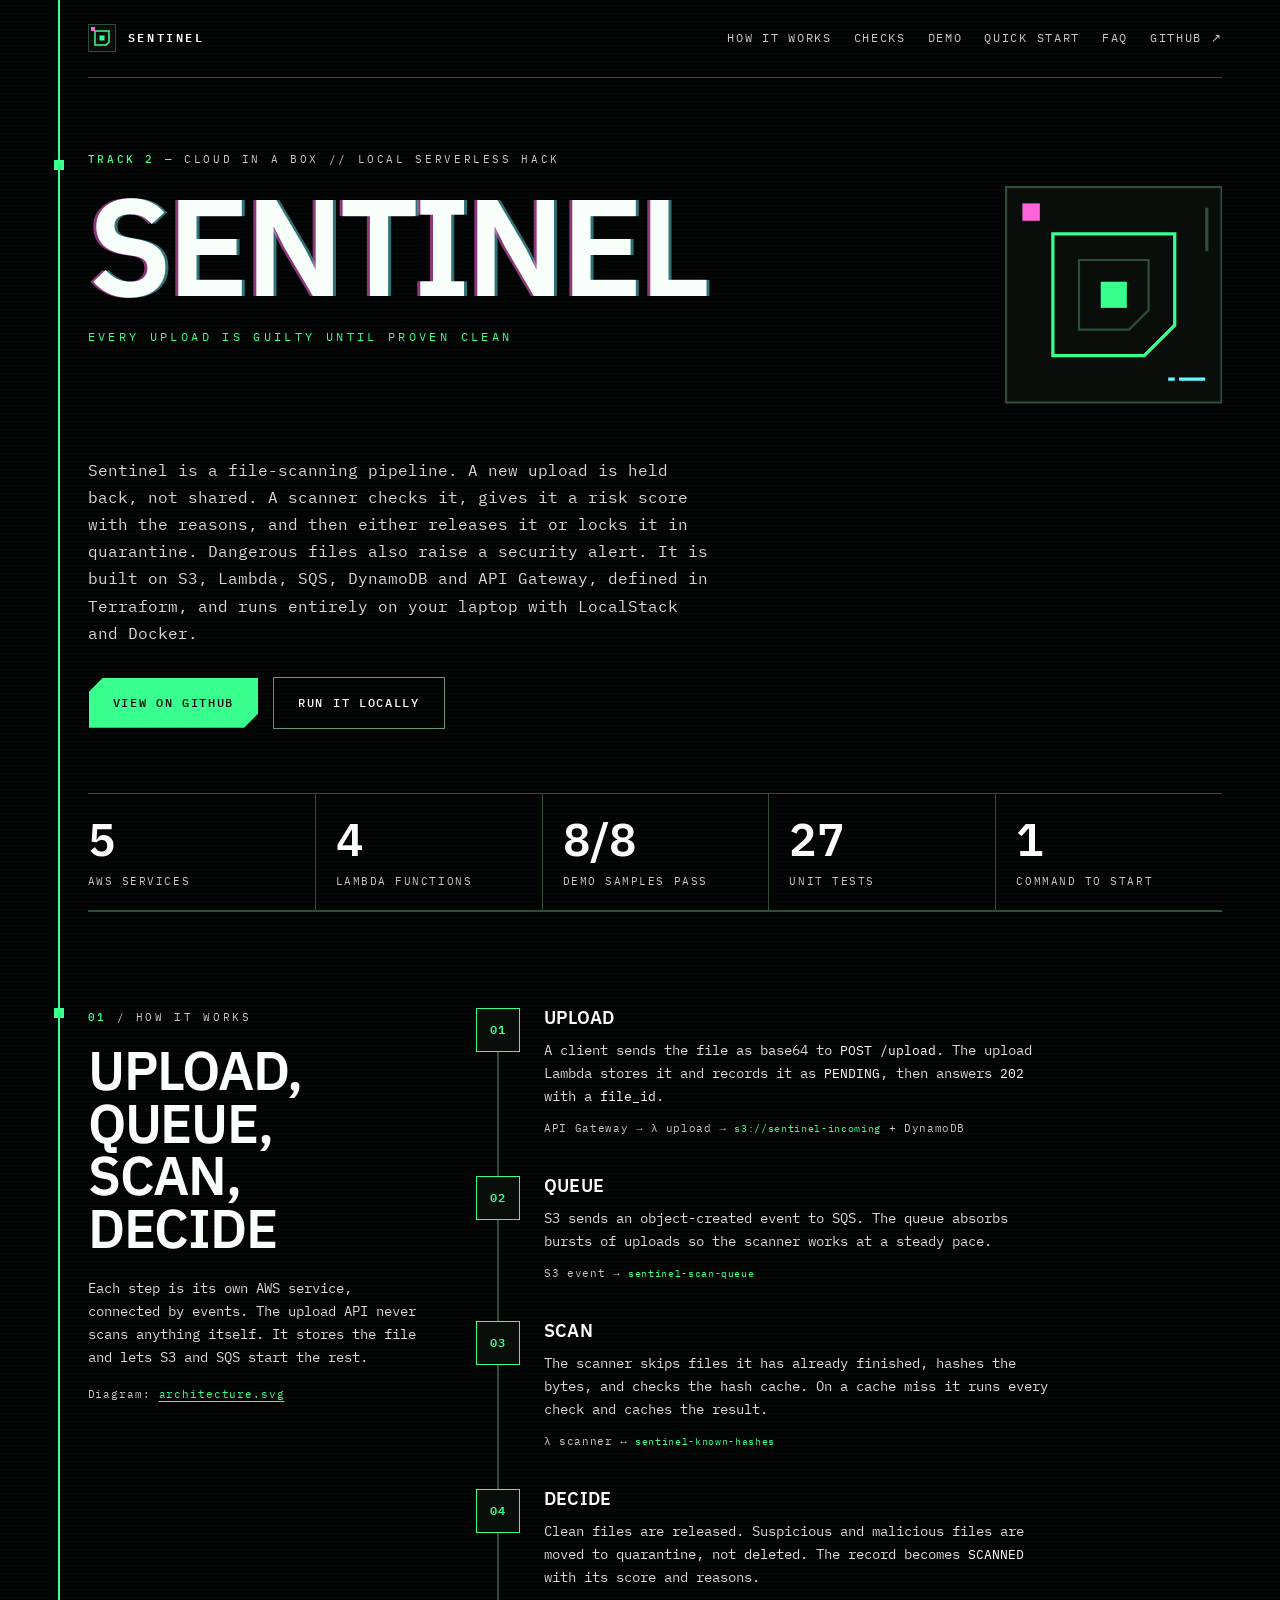
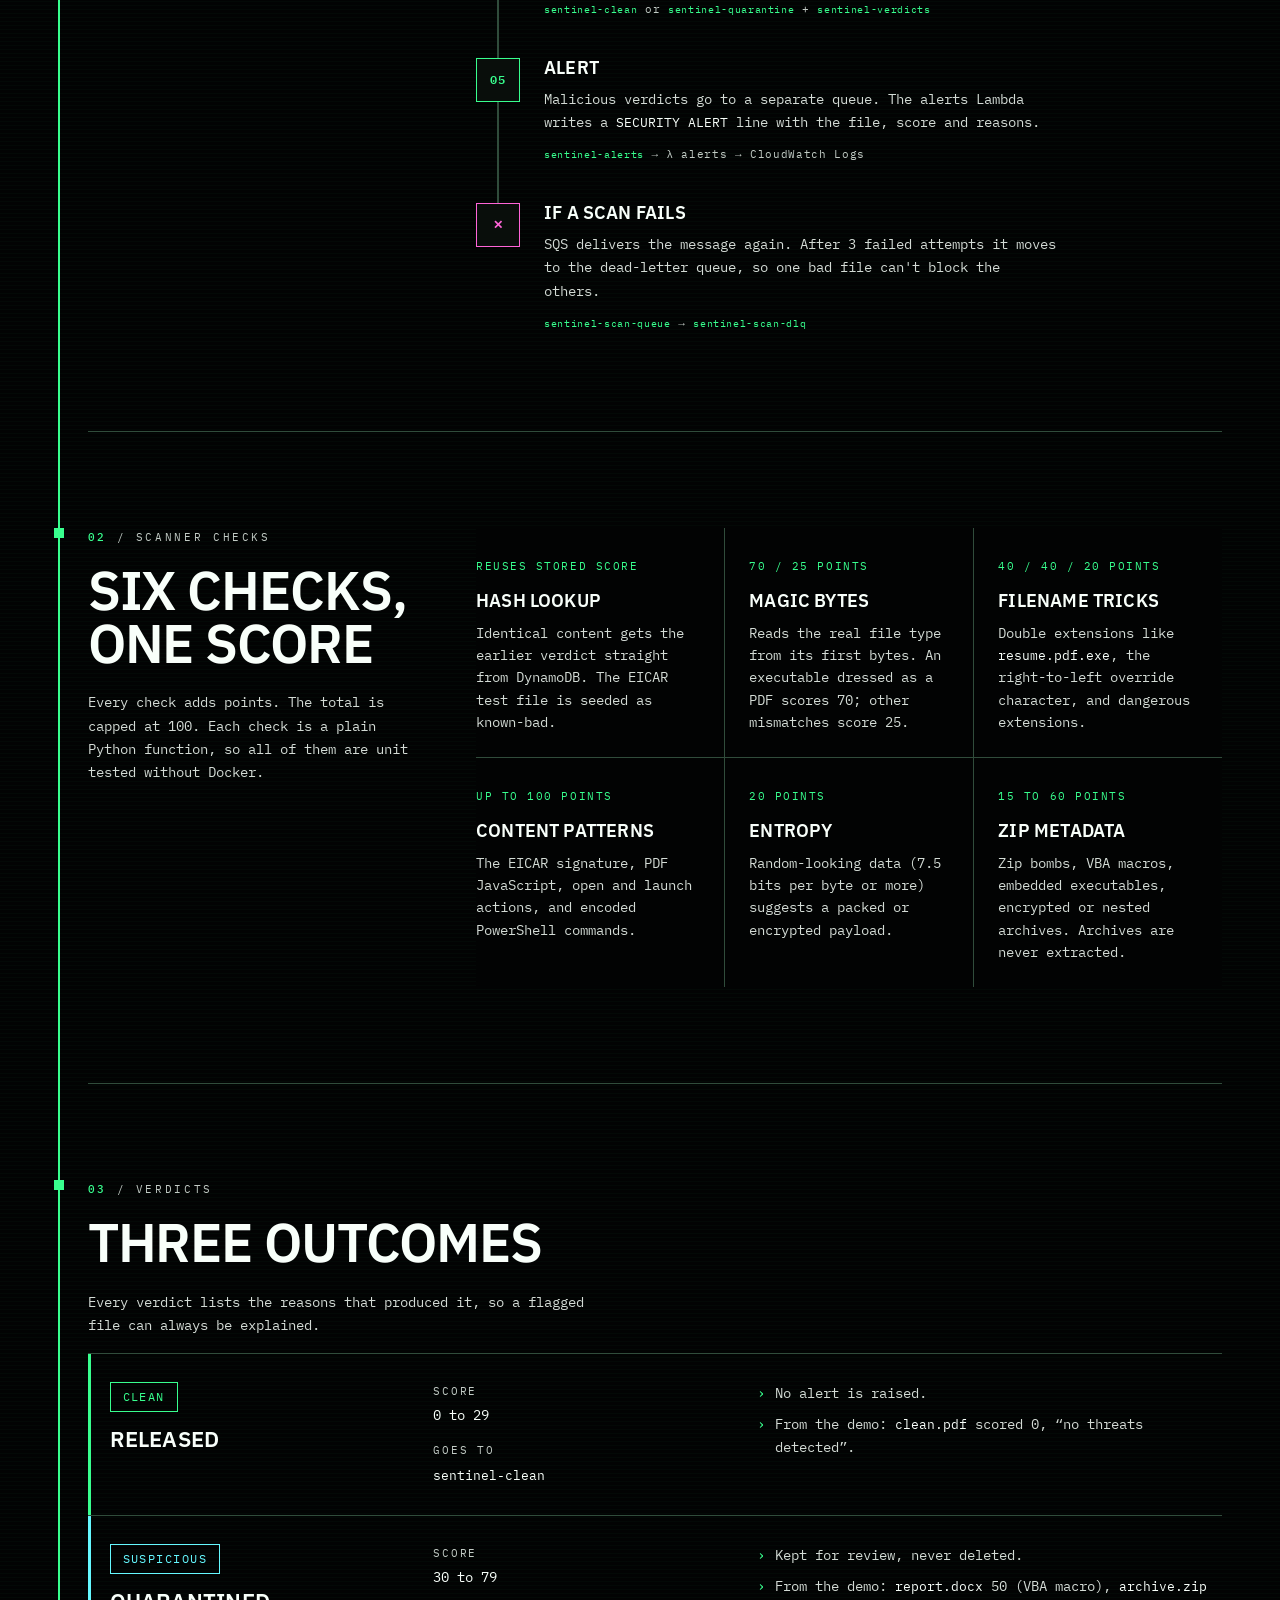
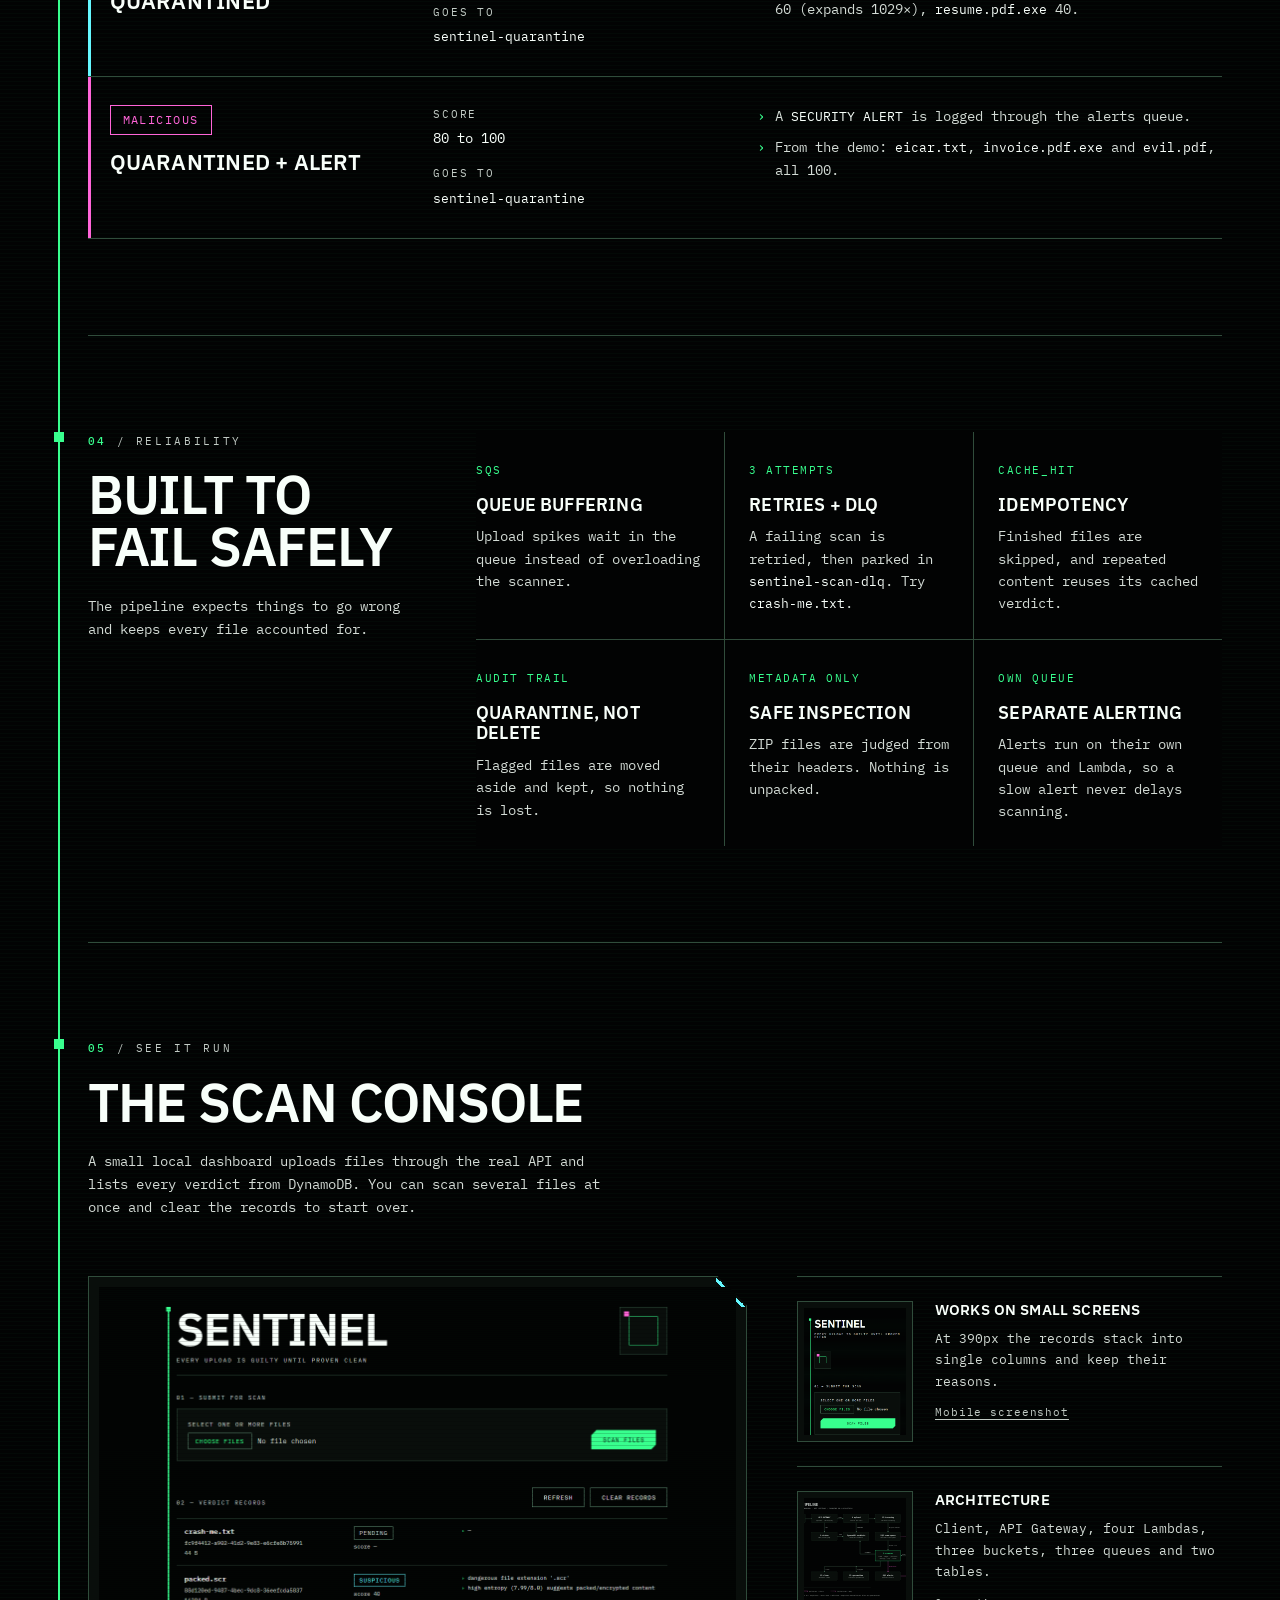
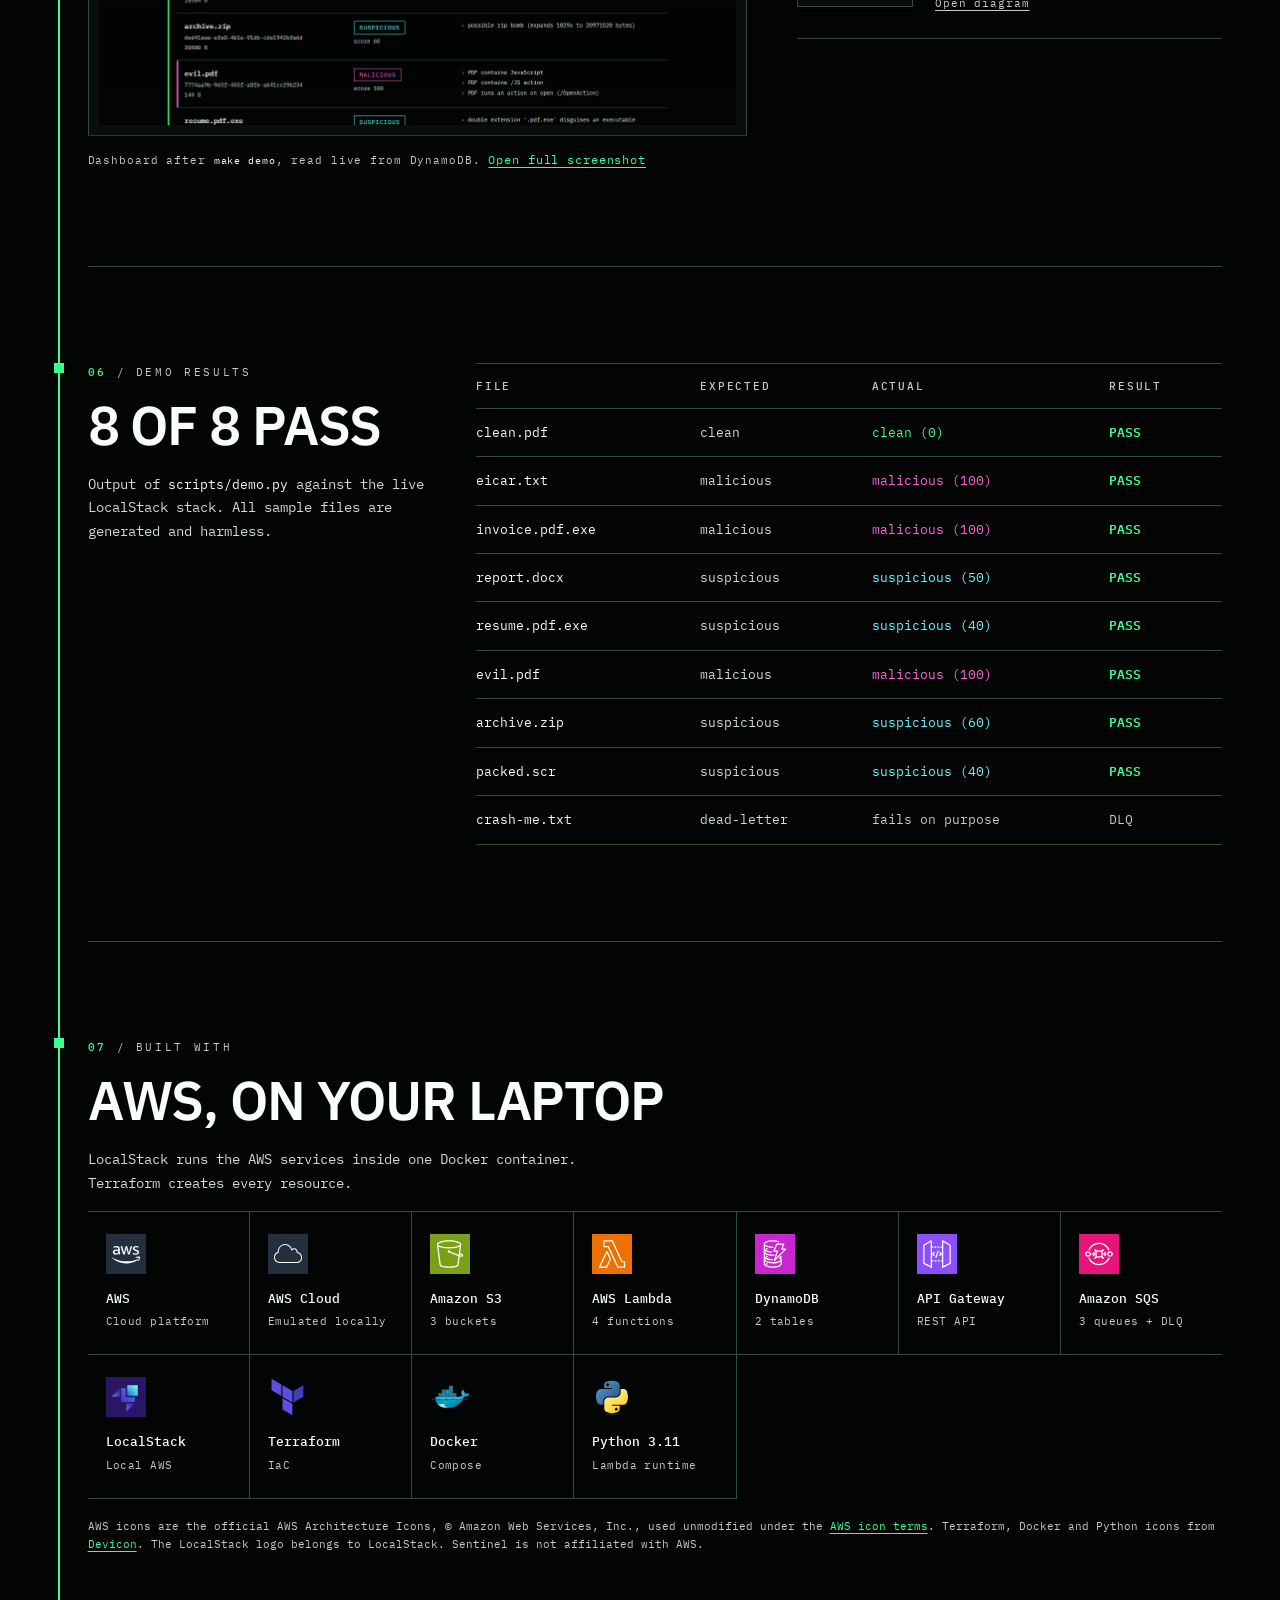
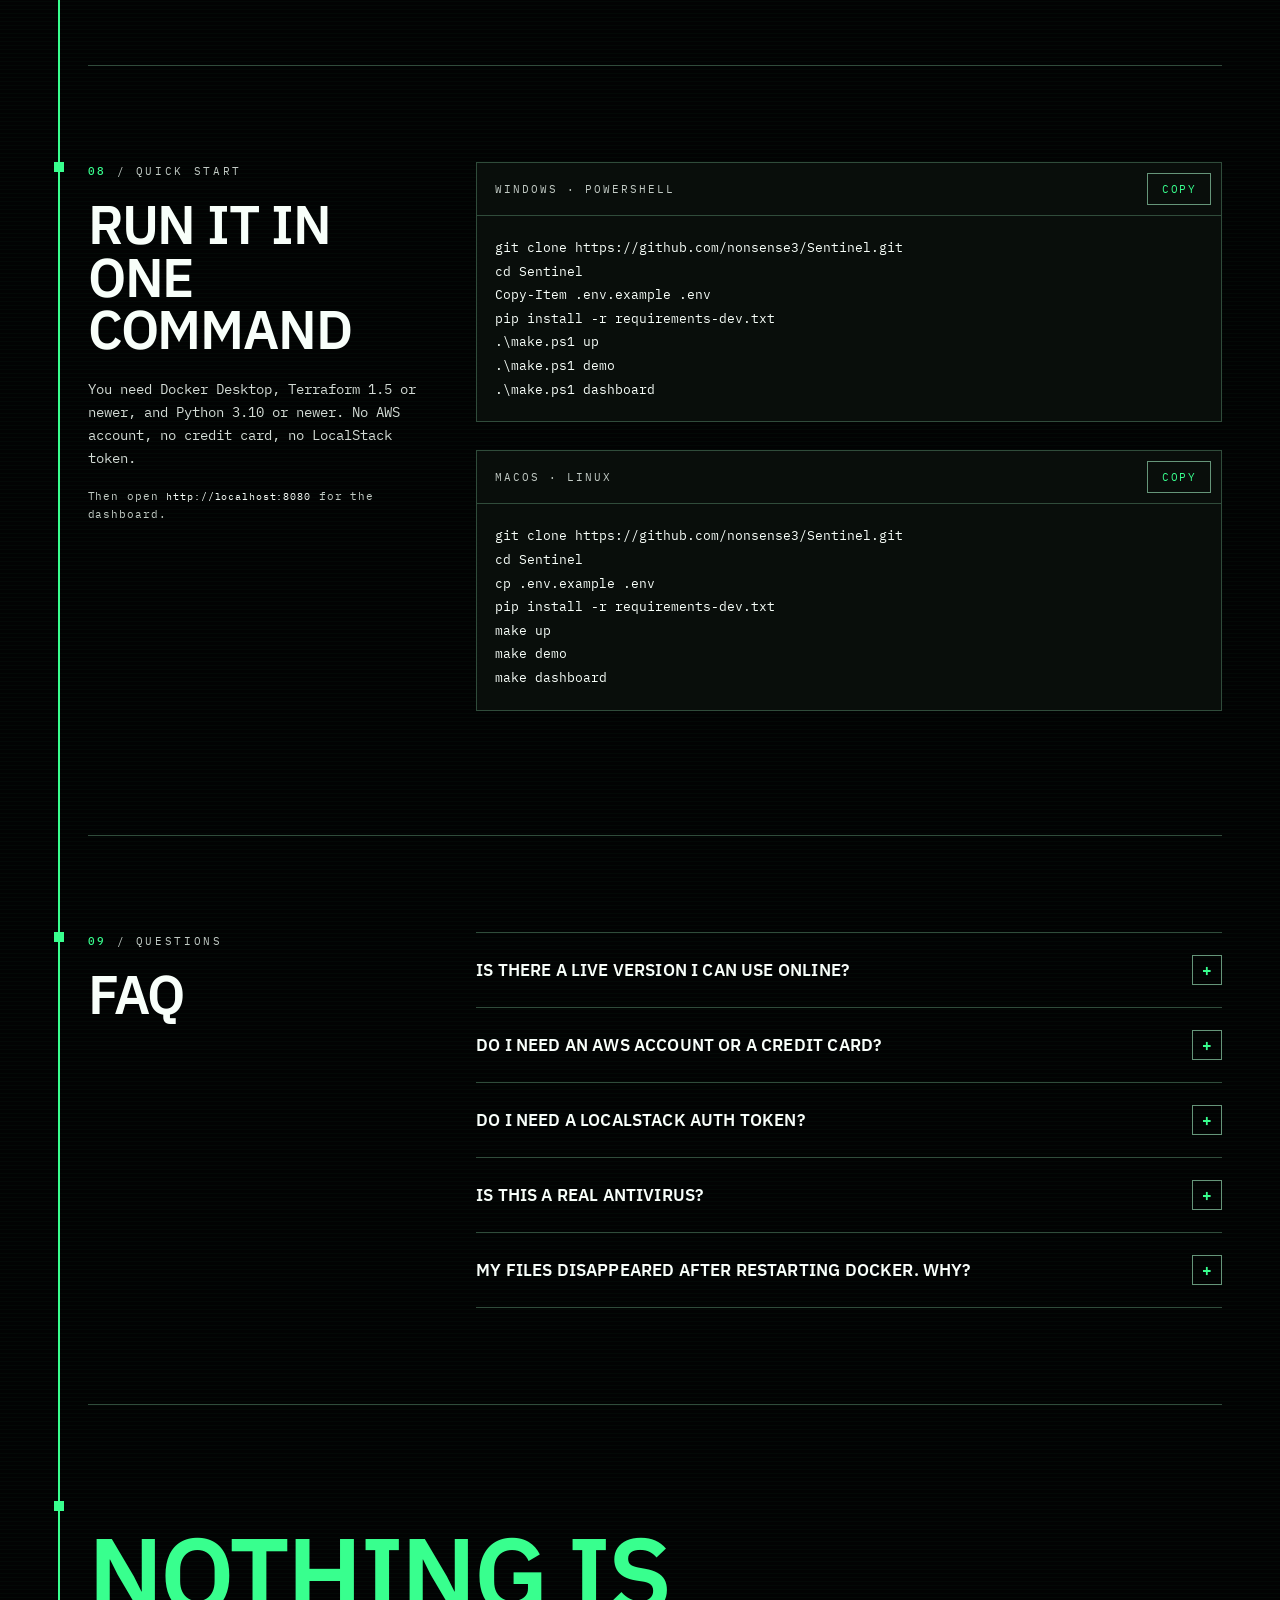
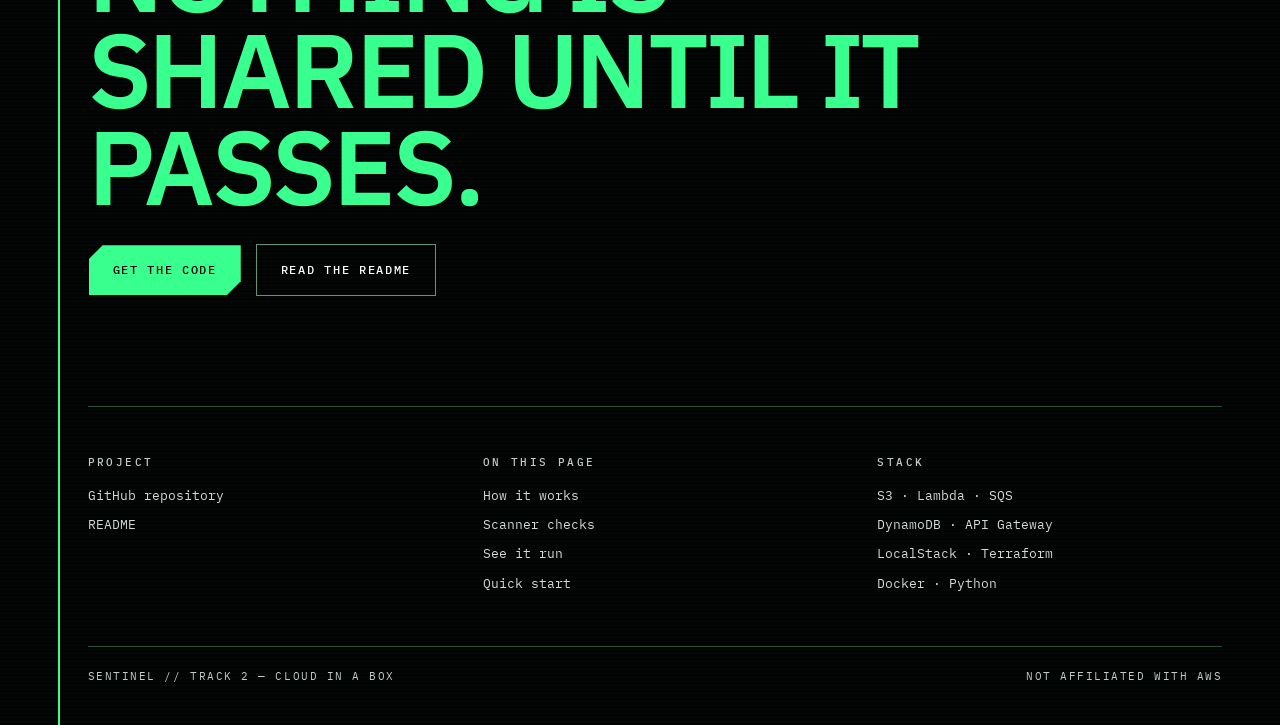
==== docs/index.html @ 3b29ac4f "Home page and readme update" ====
<!doctype html>
<html lang="en">
<head>
  <meta charset="utf-8" />
  <meta name="viewport" content="width=device-width, initial-scale=1" />
  <title>Sentinel — Local serverless file scanning on LocalStack</title>
  <meta name="description" content="Sentinel scans every upload before it is shared. An event-driven pipeline on S3, Lambda, SQS, DynamoDB and API Gateway, defined in Terraform and running locally on LocalStack." />
  <meta name="theme-color" content="#020303" />
  <link rel="icon" href="favicon.svg" type="image/svg+xml" />
  <meta property="og:type" content="website" />
  <meta property="og:title" content="Sentinel — every upload is guilty until proven clean" />
  <meta property="og:description" content="A serverless file-scanning pipeline that runs entirely on your laptop with LocalStack, Terraform and Docker." />
  <meta property="og:url" content="https://nonsense3.github.io/Sentinel/" />
  <meta property="og:image" content="https://nonsense3.github.io/Sentinel/screenshots/dashboard.png" />
  <link rel="preload" href="assets/fonts/ibm-plex-sans-latin-600-normal.woff2" as="font" type="font/woff2" crossorigin />
  <link rel="preload" href="assets/fonts/ibm-plex-mono-latin-400-normal.woff2" as="font" type="font/woff2" crossorigin />
  <link rel="stylesheet" href="site.css" />
</head>
<body>
<a class="skip" href="#main">Skip to content</a>

<div class="page">
<div class="shell">

  <header class="topbar">
    <a class="brand" href="#top" aria-label="Sentinel home">
      <svg viewBox="0 0 28 28" aria-hidden="true">
        <rect x="0.5" y="0.5" width="27" height="27" fill="#090e0b" stroke="#304c3b" />
        <path d="M7 7 H21 V18 L18 21 H7 Z" fill="none" stroke="#38ff8e" stroke-width="1.5" />
        <rect x="3" y="3" width="4" height="4" fill="#ff65d8" />
        <rect x="11.5" y="11.5" width="5" height="5" fill="#38ff8e" />
      </svg>
      Sentinel
    </a>
    <nav aria-label="Page sections">
      <ul class="nav">
        <li><a href="#how">How it works</a></li>
        <li><a href="#checks">Checks</a></li>
        <li><a href="#demo">Demo</a></li>
        <li><a href="#start">Quick start</a></li>
        <li><a href="#faq">FAQ</a></li>
        <li><a href="https://github.com/nonsense3/Sentinel">GitHub ↗</a></li>
      </ul>
    </nav>
  </header>

  <main id="main">

    <!-- HERO -->
    <section class="hero" id="top" aria-labelledby="title">
      <p class="label"><b>Track 2</b> — Cloud in a Box // Local serverless hack</p>
      <div class="hero-head">
        <div>
          <h1 id="title">Sentinel</h1>
          <p class="tagline">Every upload is guilty until proven clean</p>
        </div>
        <div class="signal" aria-hidden="true">
          <svg viewBox="0 0 200 200">
            <rect x="1" y="1" width="198" height="198" fill="#090e0b" stroke="#304c3b" stroke-width="2" />
            <path d="M44 44 H156 V128 L128 156 H44 Z" fill="none" stroke="#38ff8e" stroke-width="3" />
            <path d="M68 68 H132 V114 L114 132 H68 Z" fill="none" stroke="#304c3b" stroke-width="2" />
            <rect x="88" y="88" width="24" height="24" fill="#38ff8e" />
            <rect x="16" y="16" width="16" height="16" fill="#ff65d8" />
            <rect x="160" y="176" width="24" height="3" fill="#65f8ff" />
            <rect x="150" y="176" width="6" height="3" fill="#65f8ff" />
            <rect x="184" y="20" width="3" height="40" fill="#304c3b" />
          </svg>
        </div>
      </div>

      <p class="lede">
        Sentinel is a file-scanning pipeline. A new upload is held back, not shared. A scanner checks it,
        gives it a risk score with the reasons, and then either releases it or locks it in quarantine.
        Dangerous files also raise a security alert. It is built on S3, Lambda, SQS, DynamoDB and
        API Gateway, defined in Terraform, and runs entirely on your laptop with LocalStack and Docker.
      </p>

      <div class="actions">
        <a class="btn btn-primary" href="https://github.com/nonsense3/Sentinel">View on GitHub</a>
        <a class="btn" href="#start">Run it locally</a>
      </div>

      <ul class="facts" aria-label="Project facts">
        <li><strong>5</strong><span>AWS services</span></li>
        <li><strong>4</strong><span>Lambda functions</span></li>
        <li><strong>8/8</strong><span>Demo samples pass</span></li>
        <li><strong>27</strong><span>Unit tests</span></li>
        <li><strong>1</strong><span>Command to start</span></li>
      </ul>
    </section>

    <!-- HOW IT WORKS -->
    <section class="section split" id="how" aria-labelledby="how-title">
      <div class="intro">
        <p class="label"><b>01</b> / How it works</p>
        <h2 id="how-title">Upload, queue, scan, decide</h2>
        <p>
          Each step is its own AWS service, connected by events. The upload API never scans anything itself.
          It stores the file and lets S3 and SQS start the rest.
        </p>
        <p class="meta">Diagram: <a href="architecture.svg">architecture.svg</a></p>
      </div>

      <ol class="track">
        <li>
          <span class="step" aria-hidden="true">01</span>
          <div>
            <h3>Upload</h3>
            <p>A client sends the file as base64 to <code>POST /upload</code>. The upload Lambda stores it and records it as <code>PENDING</code>, then answers <code>202</code> with a <code>file_id</code>.</p>
            <span class="path">API Gateway → λ upload → <code>s3://sentinel-incoming</code> + DynamoDB</span>
          </div>
        </li>
        <li>
          <span class="step" aria-hidden="true">02</span>
          <div>
            <h3>Queue</h3>
            <p>S3 sends an object-created event to SQS. The queue absorbs bursts of uploads so the scanner works at a steady pace.</p>
            <span class="path">S3 event → <code>sentinel-scan-queue</code></span>
          </div>
        </li>
        <li>
          <span class="step" aria-hidden="true">03</span>
          <div>
            <h3>Scan</h3>
            <p>The scanner skips files it has already finished, hashes the bytes, and checks the hash cache. On a cache miss it runs every check and caches the result.</p>
            <span class="path">λ scanner ↔ <code>sentinel-known-hashes</code></span>
          </div>
        </li>
        <li>
          <span class="step" aria-hidden="true">04</span>
          <div>
            <h3>Decide</h3>
            <p>Clean files are released. Suspicious and malicious files are moved to quarantine, not deleted. The record becomes <code>SCANNED</code> with its score and reasons.</p>
            <span class="path"><code>sentinel-clean</code> or <code>sentinel-quarantine</code> + <code>sentinel-verdicts</code></span>
          </div>
        </li>
        <li>
          <span class="step" aria-hidden="true">05</span>
          <div>
            <h3>Alert</h3>
            <p>Malicious verdicts go to a separate queue. The alerts Lambda writes a <code>SECURITY ALERT</code> line with the file, score and reasons.</p>
            <span class="path"><code>sentinel-alerts</code> → λ alerts → CloudWatch Logs</span>
          </div>
        </li>
        <li class="fail">
          <span class="step" aria-hidden="true">✕</span>
          <div>
            <h3>If a scan fails</h3>
            <p>SQS delivers the message again. After 3 failed attempts it moves to the dead-letter queue, so one bad file can't block the others.</p>
            <span class="path"><code>sentinel-scan-queue</code> → <code>sentinel-scan-dlq</code></span>
          </div>
        </li>
      </ol>
    </section>

    <!-- CHECKS -->
    <section class="section" id="checks" aria-labelledby="checks-title">
      <div class="split">
        <div class="intro">
          <p class="label"><b>02</b> / Scanner checks</p>
          <h2 id="checks-title">Six checks, one score</h2>
          <p>
            Every check adds points. The total is capped at 100. Each check is a plain Python function,
            so all of them are unit tested without Docker.
          </p>
        </div>
        <ul class="matrix">
          <li>
            <span class="points">Reuses stored score</span>
            <h3>Hash lookup</h3>
            <p>Identical content gets the earlier verdict straight from DynamoDB. The EICAR test file is seeded as known-bad.</p>
          </li>
          <li>
            <span class="points">70 / 25 points</span>
            <h3>Magic bytes</h3>
            <p>Reads the real file type from its first bytes. An executable dressed as a PDF scores 70; other mismatches score 25.</p>
          </li>
          <li>
            <span class="points">40 / 40 / 20 points</span>
            <h3>Filename tricks</h3>
            <p>Double extensions like <code>resume.pdf.exe</code>, the right-to-left override character, and dangerous extensions.</p>
          </li>
          <li>
            <span class="points">Up to 100 points</span>
            <h3>Content patterns</h3>
            <p>The EICAR signature, PDF JavaScript, open and launch actions, and encoded PowerShell commands.</p>
          </li>
          <li>
            <span class="points">20 points</span>
            <h3>Entropy</h3>
            <p>Random-looking data (7.5 bits per byte or more) suggests a packed or encrypted payload.</p>
          </li>
          <li>
            <span class="points">15 to 60 points</span>
            <h3>ZIP metadata</h3>
            <p>Zip bombs, VBA macros, embedded executables, encrypted or nested archives. Archives are never extracted.</p>
          </li>
        </ul>
      </div>
    </section>

    <!-- VERDICTS -->
    <section class="section" id="verdicts" aria-labelledby="verdicts-title">
      <p class="label"><b>03</b> / Verdicts</p>
      <h2 id="verdicts-title">Three outcomes</h2>
      <p>Every verdict lists the reasons that produced it, so a flagged file can always be explained.</p>

      <div class="records">
        <article class="record clean">
          <div class="who">
            <span class="badge">Clean</span>
            <h3>Released</h3>
          </div>
          <dl>
            <dt>Score</dt><dd>0 to 29</dd>
            <dt>Goes to</dt><dd><code>sentinel-clean</code></dd>
          </dl>
          <div class="what">
            <ul>
              <li>No alert is raised.</li>
              <li>From the demo: <code>clean.pdf</code> scored 0, “no threats detected”.</li>
            </ul>
          </div>
        </article>

        <article class="record suspicious">
          <div class="who">
            <span class="badge">Suspicious</span>
            <h3>Quarantined</h3>
          </div>
          <dl>
            <dt>Score</dt><dd>30 to 79</dd>
            <dt>Goes to</dt><dd><code>sentinel-quarantine</code></dd>
          </dl>
          <div class="what">
            <ul>
              <li>Kept for review, never deleted.</li>
              <li>From the demo: <code>report.docx</code> 50 (VBA macro), <code>archive.zip</code> 60 (expands 1029×), <code>resume.pdf.exe</code> 40.</li>
            </ul>
          </div>
        </article>

        <article class="record malicious">
          <div class="who">
            <span class="badge">Malicious</span>
            <h3>Quarantined + alert</h3>
          </div>
          <dl>
            <dt>Score</dt><dd>80 to 100</dd>
            <dt>Goes to</dt><dd><code>sentinel-quarantine</code></dd>
          </dl>
          <div class="what">
            <ul>
              <li>A <code>SECURITY ALERT</code> is logged through the alerts queue.</li>
              <li>From the demo: <code>eicar.txt</code>, <code>invoice.pdf.exe</code> and <code>evil.pdf</code>, all 100.</li>
            </ul>
          </div>
        </article>
      </div>
    </section>

    <!-- RELIABILITY -->
    <section class="section" id="reliability" aria-labelledby="rel-title">
      <div class="split">
        <div class="intro">
          <p class="label"><b>04</b> / Reliability</p>
          <h2 id="rel-title">Built to fail safely</h2>
          <p>The pipeline expects things to go wrong and keeps every file accounted for.</p>
        </div>
        <ul class="matrix">
          <li>
            <span class="points">SQS</span>
            <h3>Queue buffering</h3>
            <p>Upload spikes wait in the queue instead of overloading the scanner.</p>
          </li>
          <li>
            <span class="points">3 attempts</span>
            <h3>Retries + DLQ</h3>
            <p>A failing scan is retried, then parked in <code>sentinel-scan-dlq</code>. Try <code>crash-me.txt</code>.</p>
          </li>
          <li>
            <span class="points">cache_hit</span>
            <h3>Idempotency</h3>
            <p>Finished files are skipped, and repeated content reuses its cached verdict.</p>
          </li>
          <li>
            <span class="points">Audit trail</span>
            <h3>Quarantine, not delete</h3>
            <p>Flagged files are moved aside and kept, so nothing is lost.</p>
          </li>
          <li>
            <span class="points">Metadata only</span>
            <h3>Safe inspection</h3>
            <p>ZIP files are judged from their headers. Nothing is unpacked.</p>
          </li>
          <li>
            <span class="points">Own queue</span>
            <h3>Separate alerting</h3>
            <p>Alerts run on their own queue and Lambda, so a slow alert never delays scanning.</p>
          </li>
        </ul>
      </div>
    </section>

    <!-- SEE IT RUN -->
    <section class="section" id="demo" aria-labelledby="demo-title">
      <p class="label"><b>05</b> / See it run</p>
      <h2 id="demo-title">The scan console</h2>
      <p>
        A small local dashboard uploads files through the real API and lists every verdict from DynamoDB.
        You can scan several files at once and clear the records to start over.
      </p>

      <div class="editorial">
        <figure class="lead">
          <div class="frame">
            <img src="screenshots/dashboard.png" width="1280" height="1430"
                 alt="Sentinel dashboard listing scanned files with clean, suspicious and malicious verdicts, risk scores and reasons" />
          </div>
          <figcaption class="meta">
            Dashboard after <code>make demo</code>, read live from DynamoDB.
            <a href="screenshots/dashboard.png">Open full screenshot</a>
          </figcaption>
        </figure>

        <ul class="entries">
          <li class="entry">
            <div class="thumb">
              <img src="screenshots/dashboard-mobile.png" width="390" height="2680" loading="lazy"
                   alt="The same dashboard on a narrow phone screen" />
            </div>
            <div>
              <h3>Works on small screens</h3>
              <p>At 390px the records stack into single columns and keep their reasons.</p>
              <a class="meta" href="screenshots/dashboard-mobile.png">Mobile screenshot</a>
            </div>
          </li>
          <li class="entry">
            <div class="thumb wide">
              <img src="architecture.svg" width="1320" height="800" loading="lazy"
                   alt="Architecture diagram of the Sentinel pipeline" />
            </div>
            <div>
              <h3>Architecture</h3>
              <p>Client, API Gateway, four Lambdas, three buckets, three queues and two tables.</p>
              <a class="meta" href="architecture.svg">Open diagram</a>
            </div>
          </li>
        </ul>
      </div>
    </section>

    <!-- PROOF -->
    <section class="section split" id="results" aria-labelledby="results-title">
      <div class="intro">
        <p class="label"><b>06</b> / Demo results</p>
        <h2 id="results-title">8 of 8 pass</h2>
        <p>Output of <code>scripts/demo.py</code> against the live LocalStack stack. All sample files are generated and harmless.</p>
      </div>
      <div class="table-wrap">
        <table>
          <caption class="visually-hidden">Demo sample files with expected and actual verdicts</caption>
          <thead>
            <tr><th scope="col">File</th><th scope="col">Expected</th><th scope="col">Actual</th><th scope="col">Result</th></tr>
          </thead>
          <tbody>
            <tr><td>clean.pdf</td><td>clean</td><td class="v-clean">clean (0)</td><td class="pass">PASS</td></tr>
            <tr><td>eicar.txt</td><td>malicious</td><td class="v-malicious">malicious (100)</td><td class="pass">PASS</td></tr>
            <tr><td>invoice.pdf.exe</td><td>malicious</td><td class="v-malicious">malicious (100)</td><td class="pass">PASS</td></tr>
            <tr><td>report.docx</td><td>suspicious</td><td class="v-suspicious">suspicious (50)</td><td class="pass">PASS</td></tr>
            <tr><td>resume.pdf.exe</td><td>suspicious</td><td class="v-suspicious">suspicious (40)</td><td class="pass">PASS</td></tr>
            <tr><td>evil.pdf</td><td>malicious</td><td class="v-malicious">malicious (100)</td><td class="pass">PASS</td></tr>
            <tr><td>archive.zip</td><td>suspicious</td><td class="v-suspicious">suspicious (60)</td><td class="pass">PASS</td></tr>
            <tr><td>packed.scr</td><td>suspicious</td><td class="v-suspicious">suspicious (40)</td><td class="pass">PASS</td></tr>
            <tr><td>crash-me.txt</td><td>dead-letter</td><td class="muted">fails on purpose</td><td class="muted">DLQ</td></tr>
          </tbody>
        </table>
      </div>
    </section>

    <!-- STACK -->
    <section class="section" id="stack" aria-labelledby="stack-title">
      <p class="label"><b>07</b> / Built with</p>
      <h2 id="stack-title">AWS, on your laptop</h2>
      <p>LocalStack runs the AWS services inside one Docker container. Terraform creates every resource.</p>
      <div class="stack-wrap">
      <ul class="stack">
        <li><img src="icons/aws-logo.svg" alt="" width="40" height="40" /><b>AWS</b><span>Cloud platform</span></li>
        <li><img src="icons/aws-cloud.svg" alt="" width="40" height="40" /><b>AWS Cloud</b><span>Emulated locally</span></li>
        <li><img src="icons/s3.svg" alt="" width="40" height="40" /><b>Amazon S3</b><span>3 buckets</span></li>
        <li><img src="icons/lambda.svg" alt="" width="40" height="40" /><b>AWS Lambda</b><span>4 functions</span></li>
        <li><img src="icons/dynamodb.svg" alt="" width="40" height="40" /><b>DynamoDB</b><span>2 tables</span></li>
        <li><img src="icons/api-gateway.svg" alt="" width="40" height="40" /><b>API Gateway</b><span>REST API</span></li>
        <li><img src="icons/sqs.svg" alt="" width="40" height="40" /><b>Amazon SQS</b><span>3 queues + DLQ</span></li>
        <li><img src="icons/localstack.png" alt="" width="40" height="40" /><b>LocalStack</b><span>Local AWS</span></li>
        <li><img src="icons/terraform.svg" alt="" width="40" height="40" /><b>Terraform</b><span>IaC</span></li>
        <li><img src="icons/docker.svg" alt="" width="40" height="40" /><b>Docker</b><span>Compose</span></li>
        <li><img src="icons/python.svg" alt="" width="40" height="40" /><b>Python 3.11</b><span>Lambda runtime</span></li>
      </ul>
      </div>
      <p class="credit">
        AWS icons are the official AWS Architecture Icons, © Amazon Web Services, Inc., used unmodified under the
        <a href="https://aws.amazon.com/architecture/icons/">AWS icon terms</a>. Terraform, Docker and Python icons from
        <a href="https://devicon.dev">Devicon</a>. The LocalStack logo belongs to LocalStack. Sentinel is not affiliated with AWS.
      </p>
    </section>

    <!-- QUICK START -->
    <section class="section split" id="start" aria-labelledby="start-title">
      <div class="intro">
        <p class="label"><b>08</b> / Quick start</p>
        <h2 id="start-title">Run it in one command</h2>
        <p>You need Docker Desktop, Terraform 1.5 or newer, and Python 3.10 or newer. No AWS account, no credit card, no LocalStack token.</p>
        <p class="meta">Then open <code>http://localhost:8080</code> for the dashboard.</p>
      </div>
      <div>
        <div class="code-block">
          <div class="code-head">
            <span class="meta">Windows · PowerShell</span>
            <button class="copy" type="button" data-copy="win">Copy</button>
          </div>
<pre id="win"><code>git clone https://github.com/nonsense3/Sentinel.git
cd Sentinel
Copy-Item .env.example .env
pip install -r requirements-dev.txt
.\make.ps1 up
.\make.ps1 demo
.\make.ps1 dashboard</code></pre>
        </div>
        <div class="code-block">
          <div class="code-head">
            <span class="meta">macOS · Linux</span>
            <button class="copy" type="button" data-copy="nix">Copy</button>
          </div>
<pre id="nix"><code>git clone https://github.com/nonsense3/Sentinel.git
cd Sentinel
cp .env.example .env
pip install -r requirements-dev.txt
make up
make demo
make dashboard</code></pre>
        </div>
        <p class="muted" id="copy-status" role="status" aria-live="polite"></p>
      </div>
    </section>

    <!-- FAQ -->
    <section class="section split" id="faq" aria-labelledby="faq-title">
      <div class="intro">
        <p class="label"><b>09</b> / Questions</p>
        <h2 id="faq-title">FAQ</h2>
      </div>
      <div class="faq">
        <details>
          <summary>Is there a live version I can use online?</summary>
          <div class="answer">
            <p>No. Track 2 asks for a backend that runs locally, so Sentinel runs on your own machine through LocalStack. This page describes the project; the scanning happens after you clone and start it.</p>
          </div>
        </details>
        <details>
          <summary>Do I need an AWS account or a credit card?</summary>
          <div class="answer">
            <p>No. LocalStack ignores credential values. The <code>.env.example</code> file uses <code>test</code> / <code>test</code>, and nothing reaches real AWS.</p>
          </div>
        </details>
        <details>
          <summary>Do I need a LocalStack auth token?</summary>
          <div class="answer">
            <p>No. The pinned community image (<code>localstack/localstack:3.8</code>) runs every service Sentinel uses. A Pro token is only needed if you want data to survive container restarts.</p>
          </div>
        </details>
        <details>
          <summary>Is this a real antivirus?</summary>
          <div class="answer">
            <p>No. It uses heuristic checks and the standard EICAR test string. It never uses real malware, and it is a demonstration rather than production security.</p>
          </div>
        </details>
        <details>
          <summary>My files disappeared after restarting Docker. Why?</summary>
          <div class="answer">
            <p>The community image doesn't keep data when the container restarts. Run <code>make deploy</code> (or <code>.\make.ps1 deploy</code>) to recreate everything, then restart the dashboard.</p>
          </div>
        </details>
      </div>
    </section>

    <!-- CLOSING -->
    <section class="section closing" aria-label="Closing">
      <p class="statement">Nothing is shared until it passes.</p>
      <div class="actions">
        <a class="btn btn-primary" href="https://github.com/nonsense3/Sentinel">Get the code</a>
        <a class="btn" href="https://github.com/nonsense3/Sentinel#readme">Read the README</a>
      </div>
    </section>

  </main>

  <footer class="directory">
    <div class="dir-grid">
      <nav aria-labelledby="dir-project">
        <h2 id="dir-project">Project</h2>
        <ul>
          <li><a href="https://github.com/nonsense3/Sentinel">GitHub repository</a></li>
          <li><a href="https://github.com/nonsense3/Sentinel#readme">README</a></li>
        </ul>
      </nav>
      <nav aria-labelledby="dir-page">
        <h2 id="dir-page">On this page</h2>
        <ul>
          <li><a href="#how">How it works</a></li>
          <li><a href="#checks">Scanner checks</a></li>
          <li><a href="#demo">See it run</a></li>
          <li><a href="#start">Quick start</a></li>
        </ul>
      </nav>
      <div>
        <h2>Stack</h2>
        <ul>
          <li>S3 · Lambda · SQS</li>
          <li>DynamoDB · API Gateway</li>
          <li>LocalStack · Terraform</li>
          <li>Docker · Python</li>
        </ul>
      </div>
    </div>
    <div class="dir-base">
      <span>Sentinel // Track 2 — Cloud in a Box</span>
      <span>Not affiliated with AWS</span>
    </div>
  </footer>

</div>
</div>

<script>
  // Copy buttons for the quick-start commands.
  (function () {
    var status = document.getElementById("copy-status");
    document.querySelectorAll("[data-copy]").forEach(function (btn) {
      btn.addEventListener("click", function () {
        var text = document.getElementById(btn.getAttribute("data-copy")).innerText;
        var done = function (ok) {
          btn.textContent = ok ? "Copied" : "Copy";
          status.textContent = ok ? "Commands copied to the clipboard." : "Copy failed. Select the commands and copy them by hand.";
          setTimeout(function () { btn.textContent = "Copy"; }, 2000);
        };
        if (navigator.clipboard && window.isSecureContext) {
          navigator.clipboard.writeText(text).then(function () { done(true); }, function () { done(false); });
        } else {
          done(false);
        }
      });
    });
  })();
</script>
</body>
</html>
---- docs/site.css ----
/* Sentinel home page — Cyberpunk design system.
   Tokens are the authoritative --dp-* values from the design brief. */

/* --- fonts (IBM Plex, SIL OFL 1.1, self-hosted) --------------------------- */
@font-face { font-family: "Cyberpunk Plex Sans"; src: url("assets/fonts/ibm-plex-sans-latin-400-normal.woff2") format("woff2"); font-weight: 400; font-style: normal; font-display: swap; }
@font-face { font-family: "Cyberpunk Plex Sans"; src: url("assets/fonts/ibm-plex-sans-latin-600-normal.woff2") format("woff2"); font-weight: 600; font-style: normal; font-display: swap; }
@font-face { font-family: "Cyberpunk Plex Sans"; src: url("assets/fonts/ibm-plex-sans-latin-700-normal.woff2") format("woff2"); font-weight: 700; font-style: normal; font-display: swap; }
@font-face { font-family: "Cyberpunk Plex Mono"; src: url("assets/fonts/ibm-plex-mono-latin-400-normal.woff2") format("woff2"); font-weight: 400; font-style: normal; font-display: swap; }
@font-face { font-family: "Cyberpunk Plex Mono"; src: url("assets/fonts/ibm-plex-mono-latin-500-normal.woff2") format("woff2"); font-weight: 500; font-style: normal; font-display: swap; }
@font-face { font-family: "Cyberpunk Plex Mono"; src: url("assets/fonts/ibm-plex-mono-latin-600-normal.woff2") format("woff2"); font-weight: 600; font-style: normal; font-display: swap; }

:root {
  --dp-color-ground: #020303;
  --dp-color-accent: #38ff8e;
  --dp-color-interference: #ff65d8;
  --dp-color-registration: #65f8ff;
  --dp-color-ink: #f8fffa;
  --dp-color-ink-body: #d3dbd5;
  --dp-color-ink-muted: #c2cbc5;
  --dp-color-plate: #090e0b;
  --dp-color-line: #304c3b;
  --dp-color-control-line: #659579;

  --dp-typography-display: "Cyberpunk Plex Sans", sans-serif;
  --dp-typography-mono: "Cyberpunk Plex Mono", monospace;
  --dp-typography-small: 14px;
  --dp-typography-label: 12px;
  --dp-typography-metadata: 11px;

  --dp-spacing-gutter: clamp(22px, 4.5cqi, 72px);
  --dp-spacing-column-gap: 50px;
  --dp-radius-control: 0;
  --dp-border-hairline: 1px;
  --dp-motion-interaction: 0s;

  /* derived */
  --rule: var(--dp-border-hairline) solid var(--dp-color-line);
  --rail-inset: 30px;
  --clip: 14px;
}

* { box-sizing: border-box; }

html { background: var(--dp-color-ground); color-scheme: dark; }

body {
  margin: 0;
  background-color: var(--dp-color-ground);
  /* faint static scanlines, drawn behind the content so text contrast is untouched */
  background-image: repeating-linear-gradient(0deg, transparent 0 3px, rgba(56, 255, 142, 0.022) 3px 4px);
  color: var(--dp-color-ink-body);
  font-family: var(--dp-typography-mono);
  font-size: var(--dp-typography-small);
  line-height: 1.65;
  -webkit-font-smoothing: antialiased;
}

img { display: block; max-width: 100%; height: auto; }

a { color: var(--dp-color-accent); text-underline-offset: 3px; }
a:hover { color: var(--dp-color-ink); }

:focus-visible {
  outline: 2px solid var(--dp-color-registration);
  outline-offset: 4px;
}

code {
  font-family: var(--dp-typography-mono);
  color: var(--dp-color-ink);
  font-size: 0.95em;
}

.skip {
  position: absolute;
  left: 12px;
  top: -60px;
  z-index: 10;
  padding: 10px 16px;
  background: var(--dp-color-accent);
  color: var(--dp-color-ground);
  font-size: var(--dp-typography-label);
  text-transform: uppercase;
  letter-spacing: 0.12em;
  text-decoration: none;
}
.skip:focus { top: 12px; }

.visually-hidden {
  position: absolute !important;
  width: 1px; height: 1px;
  overflow: hidden;
  clip: rect(0 0 0 0);
  white-space: nowrap;
}

/* --- page container ---------------------------------------------------- */
.page { container-type: inline-size; }

.shell {
  position: relative;
  max-width: 1360px;
  margin: 0 auto;
  padding: 0 var(--dp-spacing-gutter) 0 calc(var(--dp-spacing-gutter) + var(--rail-inset));
}

/* the green signal rail */
.shell::before {
  content: "";
  position: absolute;
  top: 0;
  bottom: 0;
  left: var(--dp-spacing-gutter);
  width: 2px;
  background: var(--dp-color-accent);
}

/* section marker sitting on the rail */
.section { position: relative; padding: 96px 0; border-top: var(--rule); }
.section::before {
  content: "";
  position: absolute;
  top: 96px;
  left: calc(-1 * var(--rail-inset) - 4px);
  width: 10px;
  height: 10px;
  background: var(--dp-color-accent);
}

/* --- top bar ----------------------------------------------------------- */
.topbar {
  display: flex;
  align-items: center;
  justify-content: space-between;
  gap: 24px;
  flex-wrap: wrap;
  padding: 22px 0;
  border-bottom: var(--rule);
}
.brand {
  display: inline-flex;
  align-items: center;
  gap: 12px;
  color: var(--dp-color-ink);
  text-decoration: none;
  font-size: var(--dp-typography-label);
  letter-spacing: 0.22em;
  text-transform: uppercase;
  font-weight: 600;
}
.brand svg { width: 28px; height: 28px; flex: none; }
.nav { display: flex; flex-wrap: wrap; gap: 4px 22px; list-style: none; margin: 0; padding: 0; }
.nav a {
  color: var(--dp-color-ink-muted);
  text-decoration: none;
  font-size: var(--dp-typography-label);
  letter-spacing: 0.14em;
  text-transform: uppercase;
  display: inline-block;
  padding: 6px 0;
  border-bottom: var(--dp-border-hairline) solid transparent;
}
.nav a:hover { color: var(--dp-color-accent); border-bottom-color: var(--dp-color-accent); }

/* --- shared type ------------------------------------------------------- */
.label {
  max-width: none;
  margin: 0 0 18px;
  font-size: var(--dp-typography-metadata);
  letter-spacing: 0.24em;
  text-transform: uppercase;
  color: var(--dp-color-ink-muted);
}
.label b { color: var(--dp-color-accent); font-weight: 500; }

h1, h2, h3 { font-family: var(--dp-typography-display); color: var(--dp-color-ink); margin: 0; }

h2 {
  font-weight: 600;
  text-transform: uppercase;
  letter-spacing: -0.02em;
  line-height: 0.98;
  font-size: clamp(32px, 4.2cqi, 56px);
  margin-bottom: 22px;
}

h3 {
  font-weight: 600;
  text-transform: uppercase;
  letter-spacing: 0.01em;
  line-height: 1.15;
  font-size: 18px;
  margin-bottom: 10px;
}

p { margin: 0 0 16px; max-width: 64ch; }
.muted { color: var(--dp-color-ink-muted); }
.meta {
  font-size: var(--dp-typography-metadata);
  letter-spacing: 0.08em;
  color: var(--dp-color-ink-muted);
}

/* --- buttons ----------------------------------------------------------- */
.actions { display: flex; flex-wrap: wrap; gap: 14px; margin-top: 30px; }

.btn {
  position: relative;
  isolation: isolate;
  display: inline-flex;
  align-items: center;
  gap: 10px;
  padding: 15px 24px;
  border: var(--dp-border-hairline) solid var(--dp-color-control-line);
  border-radius: var(--dp-radius-control);
  background: transparent;
  color: var(--dp-color-ink);
  font-family: var(--dp-typography-mono);
  font-size: var(--dp-typography-label);
  font-weight: 500;
  letter-spacing: 0.14em;
  text-transform: uppercase;
  text-decoration: none;
  cursor: pointer;
  transition: none;
}
.btn:hover { background: var(--dp-color-ink); color: var(--dp-color-ground); border-color: var(--dp-color-ink); }
.btn:active { transform: translate(2px, 2px); }

/* Primary: the clipped fill lives on a pseudo-element so the focus outline
   on the button itself stays fully visible outside the clipped shape. */
.btn-primary { border-color: transparent; color: var(--dp-color-ground); background: transparent; }
.btn-primary::before {
  content: "";
  position: absolute;
  inset: 0;
  z-index: -1;
  background: var(--dp-color-accent);
  clip-path: polygon(var(--clip) 0, 100% 0, 100% calc(100% - var(--clip)), calc(100% - var(--clip)) 100%, 0 100%, 0 var(--clip));
}
.btn-primary:hover { background: transparent; border-color: transparent; color: var(--dp-color-ground); }
.btn-primary:hover::before { background: var(--dp-color-ink); }

/* --- hero -------------------------------------------------------------- */
.hero { position: relative; padding: 72px 0 0; }
.hero::before {
  content: "";
  position: absolute;
  top: 82px;
  left: calc(-1 * var(--rail-inset) - 4px);
  width: 10px;
  height: 10px;
  background: var(--dp-color-accent);
}

.hero-head {
  display: grid;
  grid-template-columns: minmax(0, 1fr) auto;
  gap: var(--dp-spacing-column-gap);
  align-items: start;
}

.hero h1 {
  font-weight: 600;
  text-transform: uppercase;
  letter-spacing: -0.035em;
  line-height: 0.86;
  font-size: clamp(68px, 11.4cqi, 138px);
  /* static registration offset: display text only */
  text-shadow: -3px 0 rgba(255, 101, 216, 0.55), 3px 0 rgba(101, 248, 255, 0.45);
}

.tagline {
  margin: 22px 0 0;
  color: var(--dp-color-accent);
  font-size: var(--dp-typography-label);
  letter-spacing: 0.28em;
  text-transform: uppercase;
}

.signal {
  width: clamp(130px, 17cqi, 230px);
  aspect-ratio: 1;
  flex: none;
}
.signal svg { width: 100%; height: 100%; }

.lede {
  margin-top: 46px;
  font-size: 16px;
  line-height: 1.7;
  color: var(--dp-color-ink-body);
  max-width: 62ch;
}

.facts {
  display: grid;
  grid-template-columns: repeat(5, minmax(0, 1fr));
  margin: 64px 0 0;
  padding: 0;
  list-style: none;
  border-top: var(--rule);
  border-bottom: var(--rule);
}
.facts li { padding: 22px 20px 20px; border-left: var(--rule); }
.facts li:first-child { border-left: 0; padding-left: 0; }
.facts strong {
  display: block;
  font-family: var(--dp-typography-display);
  font-weight: 600;
  font-size: clamp(30px, 3.6cqi, 46px);
  line-height: 1;
  color: var(--dp-color-ink);
  letter-spacing: -0.02em;
}
.facts span {
  display: block;
  margin-top: 10px;
  font-size: var(--dp-typography-metadata);
  letter-spacing: 0.14em;
  text-transform: uppercase;
  color: var(--dp-color-ink-muted);
}

/* --- unequal split ----------------------------------------------------- */
.split {
  display: grid;
  grid-template-columns: minmax(0, 0.78fr) minmax(0, 1.72fr);
  gap: var(--dp-spacing-column-gap);
  align-items: start;
}
.split > .intro { position: sticky; top: 24px; }

/* --- process track ----------------------------------------------------- */
.track { list-style: none; margin: 0; padding: 0; }
.track li {
  position: relative;
  display: grid;
  grid-template-columns: 44px minmax(0, 1fr);
  gap: 24px;
  padding-bottom: 36px;
}
.track li:last-child { padding-bottom: 0; }
.track li::before {
  content: "";
  position: absolute;
  left: 21px;
  top: 44px;
  bottom: 0;
  width: 2px;
  background: var(--dp-color-line);
}
.track li:last-child::before { display: none; }
.step {
  width: 44px;
  height: 44px;
  display: grid;
  place-items: center;
  border: var(--dp-border-hairline) solid var(--dp-color-accent);
  background: var(--dp-color-plate);
  color: var(--dp-color-accent);
  font-size: var(--dp-typography-label);
  font-weight: 600;
  letter-spacing: 0.06em;
}
.track .fail .step { border-color: var(--dp-color-interference); color: var(--dp-color-interference); }
.track p { margin-bottom: 8px; }
.path {
  display: inline-block;
  padding: 3px 0;
  font-size: var(--dp-typography-metadata);
  letter-spacing: 0.06em;
  color: var(--dp-color-ink-muted);
}
.path code { color: var(--dp-color-accent); }

/* --- open ruled matrix ------------------------------------------------- */
.matrix {
  display: grid;
  grid-template-columns: repeat(3, minmax(0, 1fr));
  gap: var(--dp-border-hairline);
  background: var(--dp-color-line);
  margin: 0;
  padding: 0;
  list-style: none;
}
.matrix li { background: var(--dp-color-ground); padding: 26px 24px 24px; }
.matrix li:nth-child(3n + 1) { padding-left: 0; }
.points {
  display: inline-block;
  margin-bottom: 16px;
  font-size: var(--dp-typography-metadata);
  letter-spacing: 0.14em;
  text-transform: uppercase;
  color: var(--dp-color-accent);
}
.matrix p { font-size: 13.5px; margin-bottom: 0; }

/* --- comparison records ------------------------------------------------ */
.records { border-top: var(--rule); }
.record {
  display: grid;
  grid-template-columns: minmax(0, 1fr) minmax(0, 1fr) minmax(0, 1.7fr);
  gap: var(--dp-spacing-column-gap);
  padding: 28px 0 28px 22px;
  border-bottom: var(--rule);
  box-shadow: inset 3px 0 0 var(--edge, var(--dp-color-line));
}
.record.clean { --edge: var(--dp-color-accent); }
.record.suspicious { --edge: var(--dp-color-registration); }
.record.malicious { --edge: var(--dp-color-interference); }

.badge {
  display: inline-block;
  padding: 4px 12px;
  border: var(--dp-border-hairline) solid var(--edge, var(--dp-color-control-line));
  color: var(--edge, var(--dp-color-ink));
  font-size: var(--dp-typography-label);
  letter-spacing: 0.12em;
  text-transform: uppercase;
}
.record .who h3 { margin: 14px 0 0; font-size: 22px; }
.record dl { margin: 0; }
.record dt {
  font-size: var(--dp-typography-metadata);
  letter-spacing: 0.16em;
  text-transform: uppercase;
  color: var(--dp-color-ink-muted);
}
.record dd { margin: 4px 0 14px; color: var(--dp-color-ink); }
.record dd:last-child { margin-bottom: 0; }
.record ul { margin: 0; padding: 0; list-style: none; }
.record li { padding-left: 18px; position: relative; margin-bottom: 8px; }
.record li::before { content: "›"; position: absolute; left: 0; color: var(--dp-color-accent); }

/* --- editorial group --------------------------------------------------- */
.editorial {
  display: grid;
  grid-template-columns: minmax(0, 1.55fr) minmax(0, 1fr);
  gap: var(--dp-spacing-column-gap);
  margin-top: 56px;
}
.lead { margin: 0; }
.frame {
  position: relative;
  border: var(--rule);
  padding: 10px;
  /* clipped corner, with a short registration-cyan edge along the cut */
  background:
    linear-gradient(45deg, transparent calc(50% - 3px), var(--dp-color-registration) calc(50% - 3px), var(--dp-color-registration) 50%, transparent 50%) top right / 30px 30px no-repeat,
    var(--dp-color-plate);
  clip-path: polygon(0 0, calc(100% - 30px) 0, 100% 30px, 100% 100%, 0 100%);
}
.frame::after {
  /* fine static scanlines over the image; subject stays readable */
  content: "";
  position: absolute;
  inset: 10px;
  pointer-events: none;
  background: repeating-linear-gradient(0deg, transparent 0 3px, rgba(2, 3, 3, 0.16) 3px 4px);
}
.lead img { width: 100%; aspect-ratio: 16 / 11; object-fit: cover; object-position: top; }
figcaption { margin-top: 14px; }
figcaption a { font-size: var(--dp-typography-label); }

.entries { list-style: none; margin: 0; padding: 0; border-top: var(--rule); }
.entry {
  display: grid;
  grid-template-columns: 116px minmax(0, 1fr);
  gap: 22px;
  padding: 24px 0;
  border-bottom: var(--rule);
}
.thumb {
  background: var(--dp-color-plate);
  border: var(--rule);
  padding: 6px;
  align-self: start;
}
.thumb img { width: 100%; aspect-ratio: 4 / 5; object-fit: cover; object-position: top; }
.thumb.wide img { aspect-ratio: 1; object-position: center; }
.entry h3 { font-size: 15px; }
.entry p { font-size: 13px; margin-bottom: 8px; }

/* --- results table ----------------------------------------------------- */
.table-wrap { overflow-x: auto; border-top: var(--rule); }
table { width: 100%; border-collapse: collapse; font-size: 13px; }
caption { text-align: left; padding: 0 0 14px; }
th, td { text-align: left; padding: 13px 16px 13px 0; border-bottom: var(--rule); white-space: nowrap; }
th {
  font-weight: 500;
  font-size: var(--dp-typography-metadata);
  letter-spacing: 0.16em;
  text-transform: uppercase;
  color: var(--dp-color-ink-muted);
}
td:first-child { color: var(--dp-color-ink); }
.v-clean { color: var(--dp-color-accent); }
.v-suspicious { color: var(--dp-color-registration); }
.v-malicious { color: var(--dp-color-interference); }
.pass { color: var(--dp-color-accent); font-weight: 600; }

/* --- stack grid -------------------------------------------------------- */
/* Ruled with cell borders (not a gap background) so an incomplete last row
   leaves empty space instead of a filled block. The wrapper hides the outer
   right rule to keep the grid open. */
.stack-wrap { overflow: hidden; border-top: var(--rule); }
.stack {
  display: grid;
  grid-template-columns: repeat(auto-fill, minmax(150px, 1fr));
  list-style: none;
  margin: 0 -1px 0 0;
  padding: 0;
}
.stack li { padding: 22px 18px; border-right: var(--rule); border-bottom: var(--rule); }
.stack img { width: 40px; height: 40px; margin-bottom: 14px; }
.stack b { display: block; color: var(--dp-color-ink); font-weight: 500; font-size: 13px; }
.stack span { font-size: var(--dp-typography-metadata); color: var(--dp-color-ink-muted); letter-spacing: 0.04em; }
.credit { margin-top: 18px; font-size: var(--dp-typography-metadata); color: var(--dp-color-ink-muted); max-width: none; }

/* --- quick start ------------------------------------------------------- */
.code-block { margin: 0 0 28px; border: var(--rule); background: var(--dp-color-plate); }
.code-head {
  display: flex;
  justify-content: space-between;
  align-items: center;
  gap: 12px;
  padding: 10px 10px 10px 18px;
  border-bottom: var(--rule);
}
.code-head .meta { text-transform: uppercase; letter-spacing: 0.18em; }
.copy {
  padding: 8px 14px;
  border: var(--dp-border-hairline) solid var(--dp-color-control-line);
  background: transparent;
  color: var(--dp-color-accent);
  font-family: var(--dp-typography-mono);
  font-size: var(--dp-typography-metadata);
  letter-spacing: 0.14em;
  text-transform: uppercase;
  cursor: pointer;
  transition: none;
}
.copy:hover { background: var(--dp-color-accent); color: var(--dp-color-ground); border-color: var(--dp-color-accent); }
.copy:active { transform: translate(1px, 1px); }
pre {
  margin: 0;
  padding: 20px 18px;
  overflow-x: auto;
  font-family: var(--dp-typography-mono);
  font-size: 13.5px;
  line-height: 1.75;
  color: var(--dp-color-ink);
}
pre .c { color: var(--dp-color-ink-muted); }

/* --- disclosures ------------------------------------------------------- */
.faq { border-top: var(--rule); }
.faq details { border-bottom: var(--rule); }
.faq summary {
  display: flex;
  justify-content: space-between;
  align-items: center;
  gap: 24px;
  padding: 22px 0;
  cursor: pointer;
  list-style: none;
  color: var(--dp-color-ink);
  font-family: var(--dp-typography-display);
  font-weight: 600;
  font-size: 17px;
  text-transform: uppercase;
  letter-spacing: 0.01em;
}
.faq summary::-webkit-details-marker { display: none; }
.faq summary::after {
  content: "+";
  flex: none;
  width: 28px;
  height: 28px;
  display: grid;
  place-items: center;
  border: var(--dp-border-hairline) solid var(--dp-color-control-line);
  color: var(--dp-color-accent);
  font-family: var(--dp-typography-mono);
  font-size: 16px;
  line-height: 1;
}
.faq details[open] summary::after { content: "−"; background: var(--dp-color-accent); color: var(--dp-color-ground); border-color: var(--dp-color-accent); }
.faq summary:hover { color: var(--dp-color-accent); }
.faq .answer { padding: 0 0 24px; }
.faq .answer p:last-child { margin-bottom: 0; }

/* --- closing statement ------------------------------------------------- */
.closing { padding: 120px 0 110px; }
.closing .statement {
  margin: 0;
  max-width: 15ch;
  font-family: var(--dp-typography-display);
  font-weight: 600;
  text-transform: uppercase;
  letter-spacing: -0.03em;
  line-height: 0.92;
  font-size: clamp(46px, 8.2cqi, 116px);
  color: var(--dp-color-accent);
}

/* --- directory footer -------------------------------------------------- */
.directory { border-top: var(--rule); padding: 48px 0 40px; }
.dir-grid {
  display: grid;
  grid-template-columns: repeat(3, minmax(0, 1fr));
  gap: 32px var(--dp-spacing-column-gap);
}
.dir-grid h2 {
  font-family: var(--dp-typography-mono);
  font-size: var(--dp-typography-metadata);
  font-weight: 500;
  letter-spacing: 0.22em;
  color: var(--dp-color-ink-muted);
  margin-bottom: 14px;
  line-height: 1.4;
}
.dir-grid ul { list-style: none; margin: 0; padding: 0; }
.dir-grid li { margin-bottom: 8px; font-size: 13px; }
.dir-grid a { color: var(--dp-color-ink-body); text-decoration: none; }
.dir-grid a:hover { color: var(--dp-color-accent); text-decoration: underline; }
.dir-base {
  display: flex;
  justify-content: space-between;
  flex-wrap: wrap;
  gap: 12px 32px;
  margin-top: 44px;
  padding-top: 20px;
  border-top: var(--rule);
  font-size: var(--dp-typography-metadata);
  letter-spacing: 0.14em;
  text-transform: uppercase;
  color: var(--dp-color-ink-muted);
}

/* --- responsive: 1050px ------------------------------------------------ */
@media (max-width: 1050px) {
  :root { --dp-spacing-column-gap: 34px; }
  .split { grid-template-columns: minmax(0, 0.9fr) minmax(0, 1.6fr); }
  .signal { width: clamp(110px, 15cqi, 160px); }
  .matrix { grid-template-columns: repeat(2, minmax(0, 1fr)); }
  .matrix li:nth-child(3n + 1) { padding-left: 24px; }
  .matrix li:nth-child(2n + 1) { padding-left: 0; }
  .record { grid-template-columns: minmax(0, 1fr) minmax(0, 1fr); row-gap: 22px; }
  .record .what { grid-column: 1 / -1; }
  .editorial { grid-template-columns: minmax(0, 1fr); }
  .facts { grid-template-columns: repeat(3, minmax(0, 1fr)); }
  .facts li:nth-child(4) { border-left: 0; padding-left: 0; }
  .facts li:nth-child(n + 4) { border-top: var(--rule); }
}

/* --- responsive: 700px ------------------------------------------------- */
@media (max-width: 700px) {
  :root { --rail-inset: 20px; --dp-spacing-column-gap: 24px; }
  .section { padding: 64px 0; }
  .section::before { top: 64px; }
  .hero { padding-top: 48px; }
  .hero::before { top: 56px; }
  .hero-head { grid-template-columns: minmax(0, 1fr); gap: 28px; }
  .hero h1 { font-size: clamp(46px, 15.5cqi, 68px); text-shadow: -2px 0 rgba(255, 101, 216, 0.55), 2px 0 rgba(101, 248, 255, 0.45); }
  .signal { width: 96px; order: -1; }
  .lede { margin-top: 30px; font-size: 15px; }
  .facts { grid-template-columns: repeat(2, minmax(0, 1fr)); margin-top: 44px; }
  .facts li { padding: 18px 14px; }
  .facts li:nth-child(4) { border-left: var(--rule); padding-left: 14px; }
  .facts li:nth-child(odd) { border-left: 0; padding-left: 0; }
  .facts li:nth-child(n + 3) { border-top: var(--rule); }
  .split { grid-template-columns: minmax(0, 1fr); gap: 34px; }
  .split > .intro { position: static; }
  .matrix { grid-template-columns: minmax(0, 1fr); }
  .matrix li, .matrix li:nth-child(3n + 1), .matrix li:nth-child(2n + 1) { padding: 22px 0; }
  .record { grid-template-columns: minmax(0, 1fr); gap: 18px; padding-left: 18px; }
  .entry { grid-template-columns: 92px minmax(0, 1fr); gap: 16px; }
  .stack { grid-template-columns: repeat(2, minmax(0, 1fr)); }
  .dir-grid { grid-template-columns: repeat(2, minmax(0, 1fr)); }
  .closing { padding: 80px 0 72px; }
  .btn { padding: 14px 18px; }
}

@media (prefers-reduced-motion: reduce) {
  *, *::before, *::after { transition: none !important; animation: none !important; scroll-behavior: auto !important; }
}
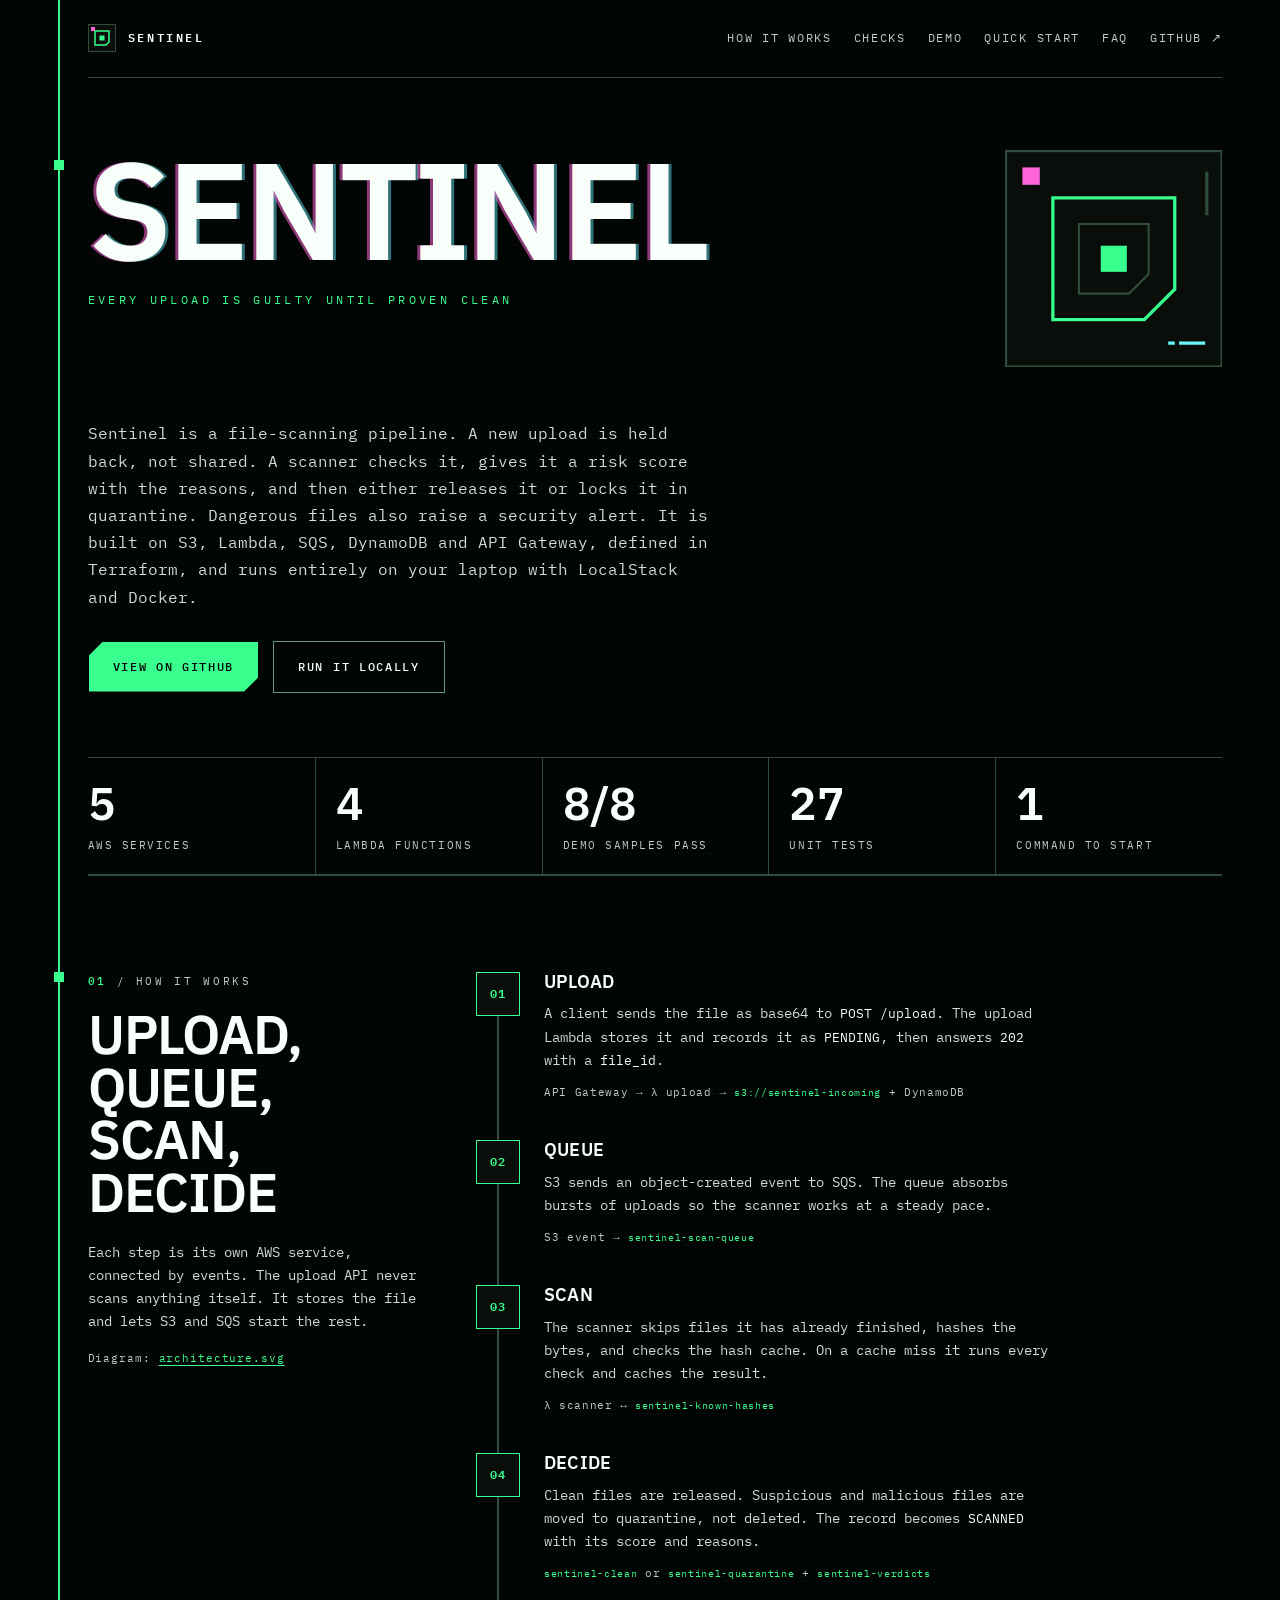
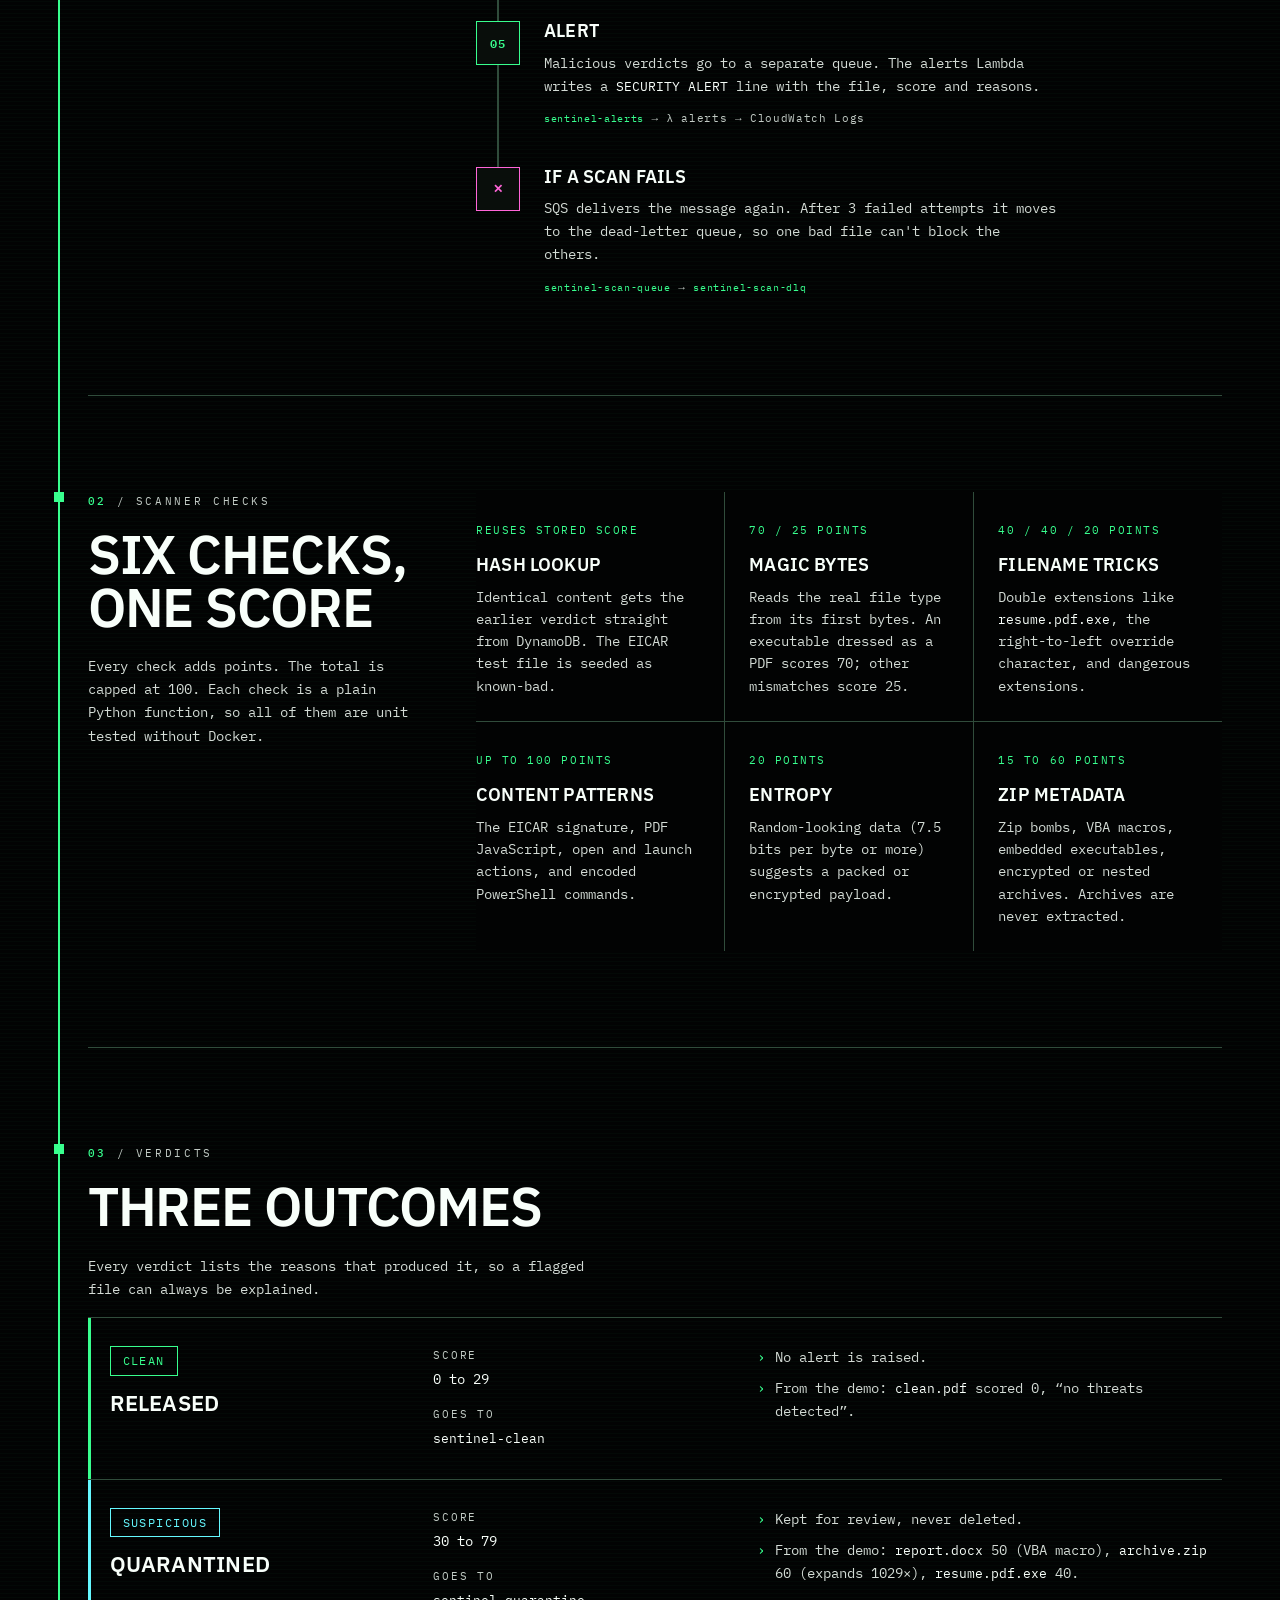
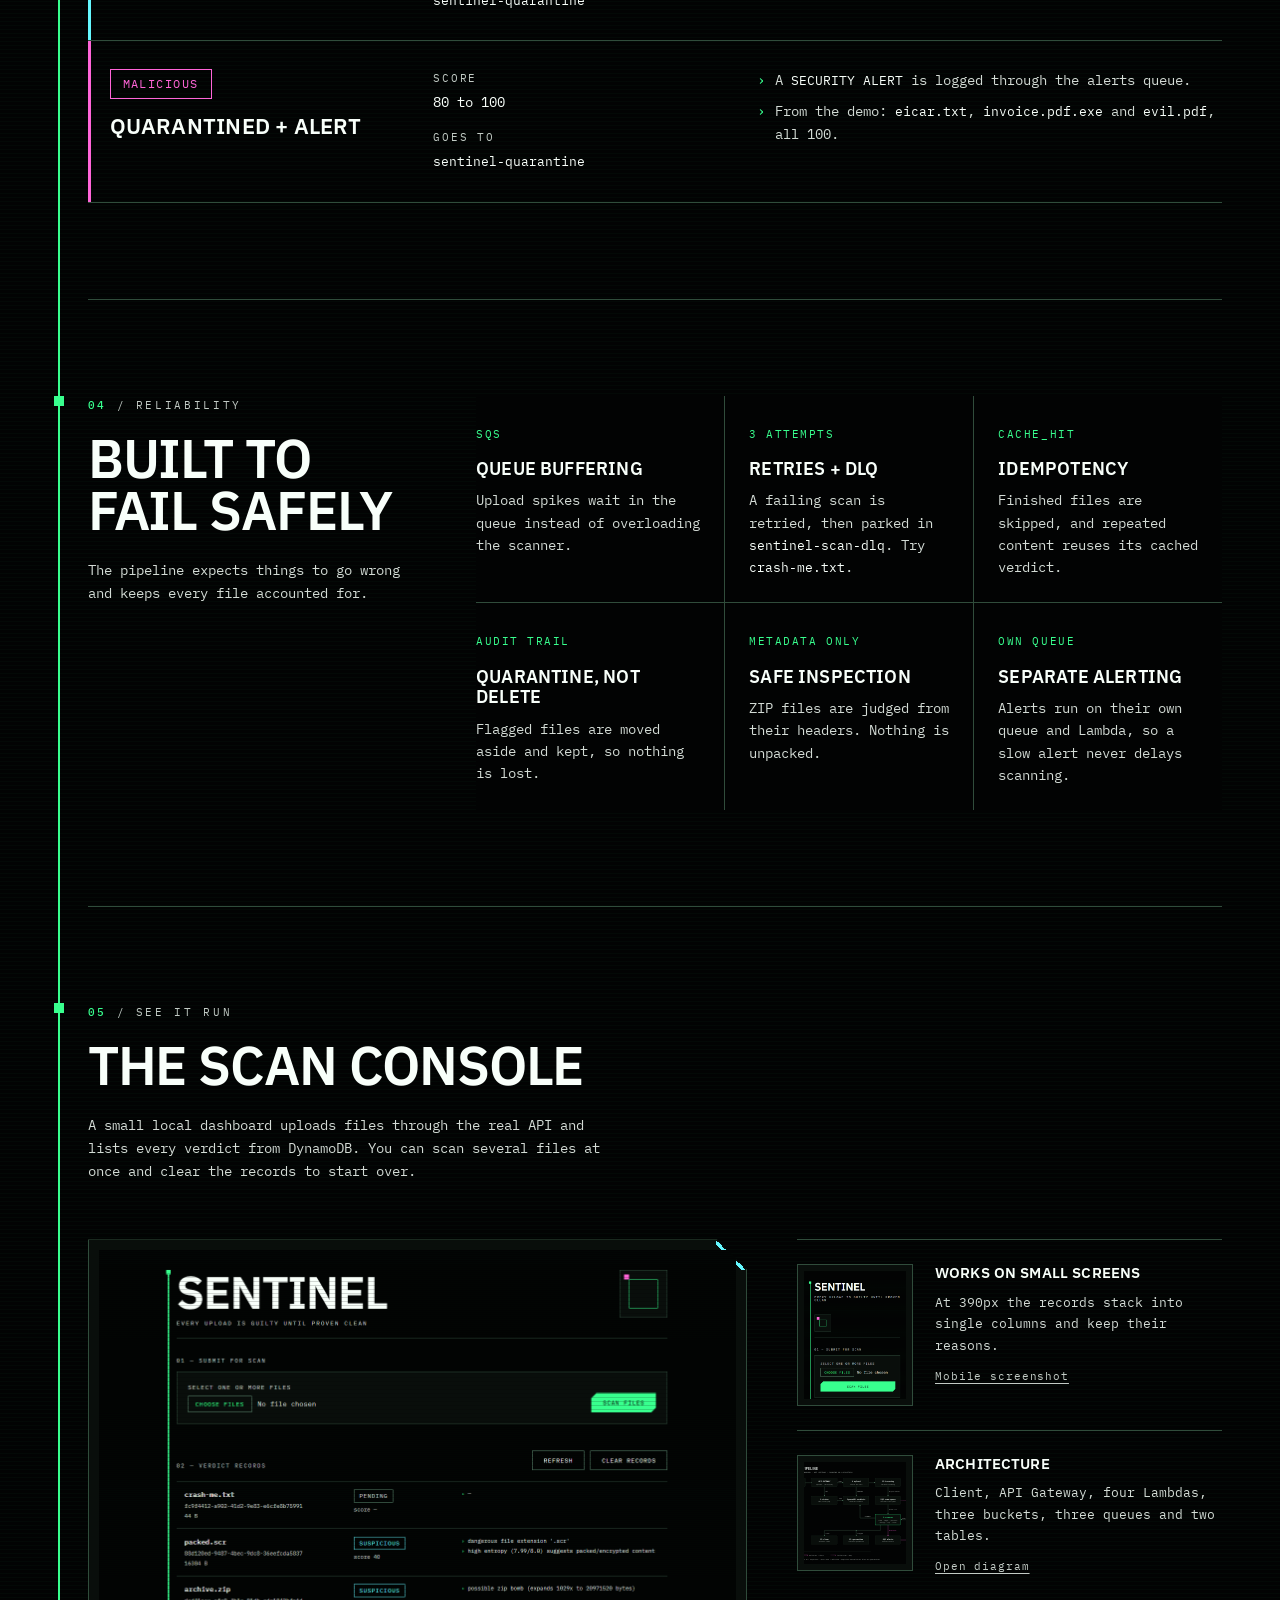
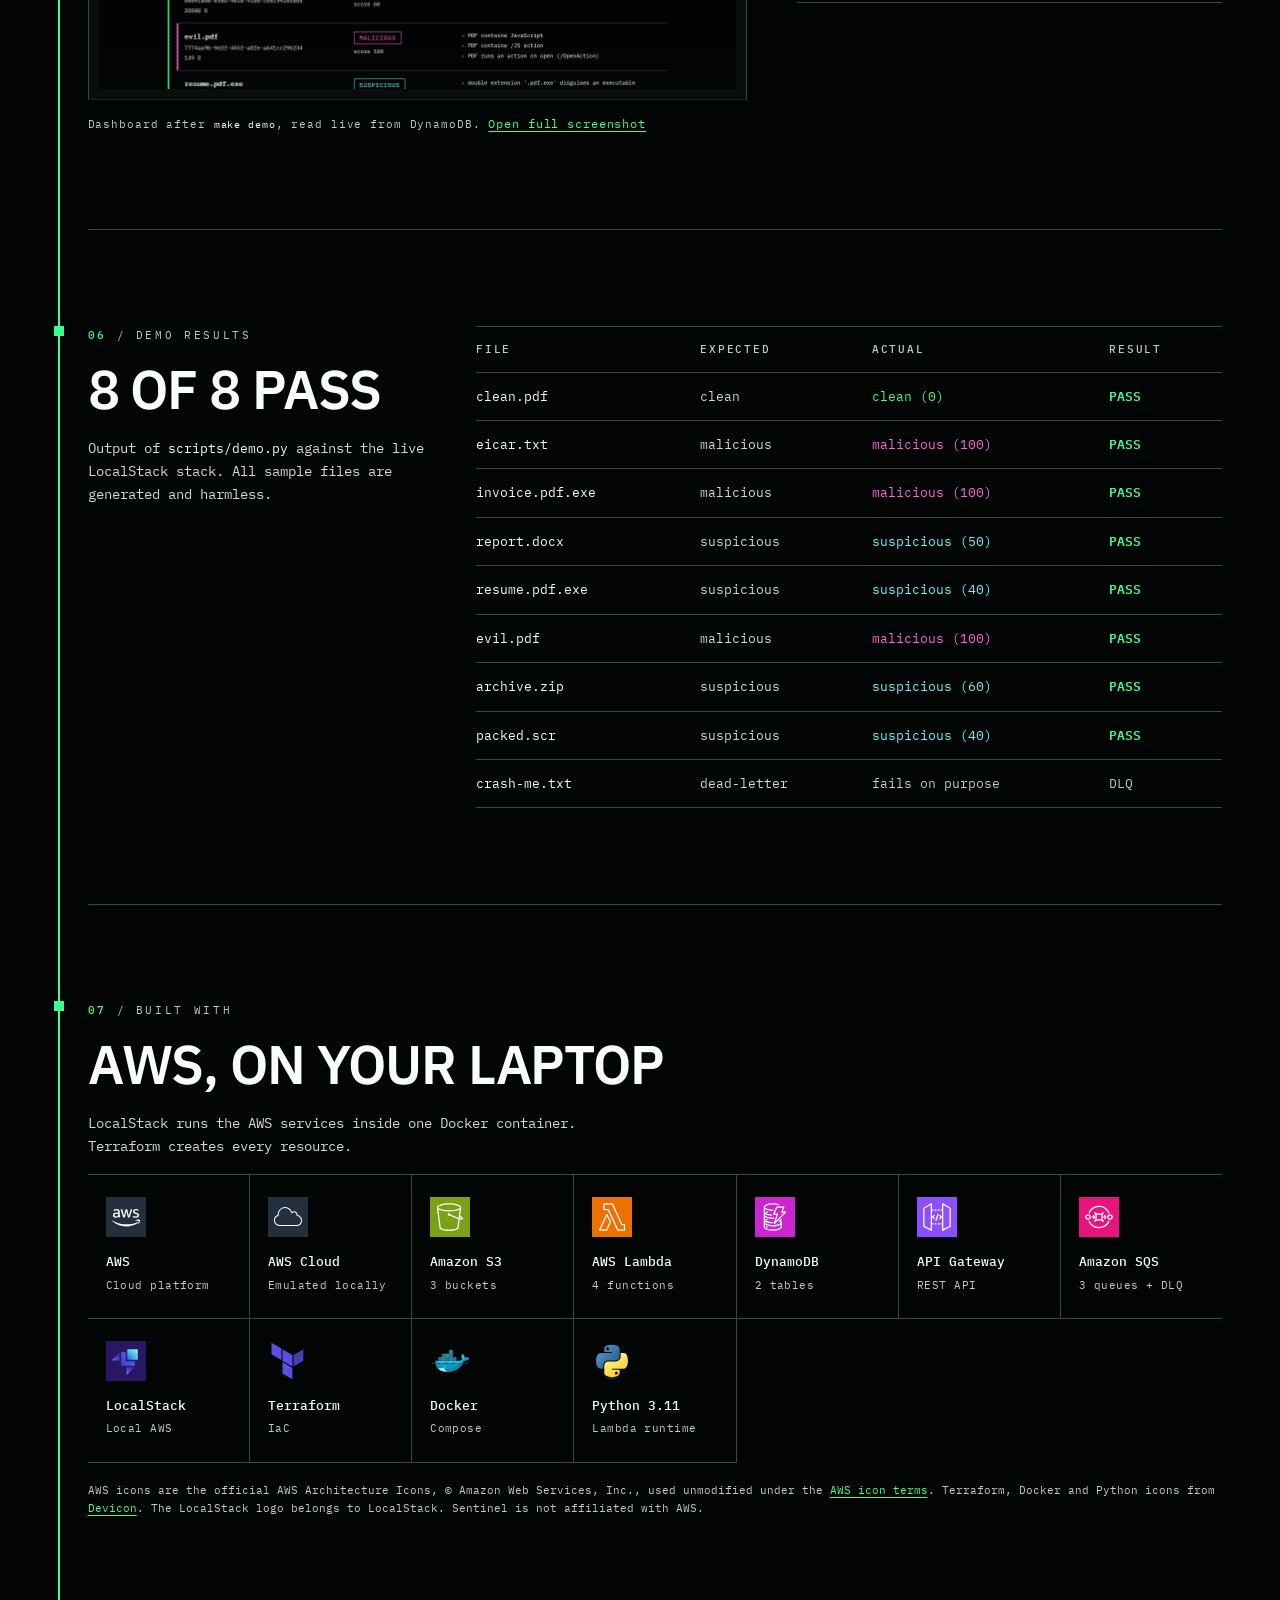
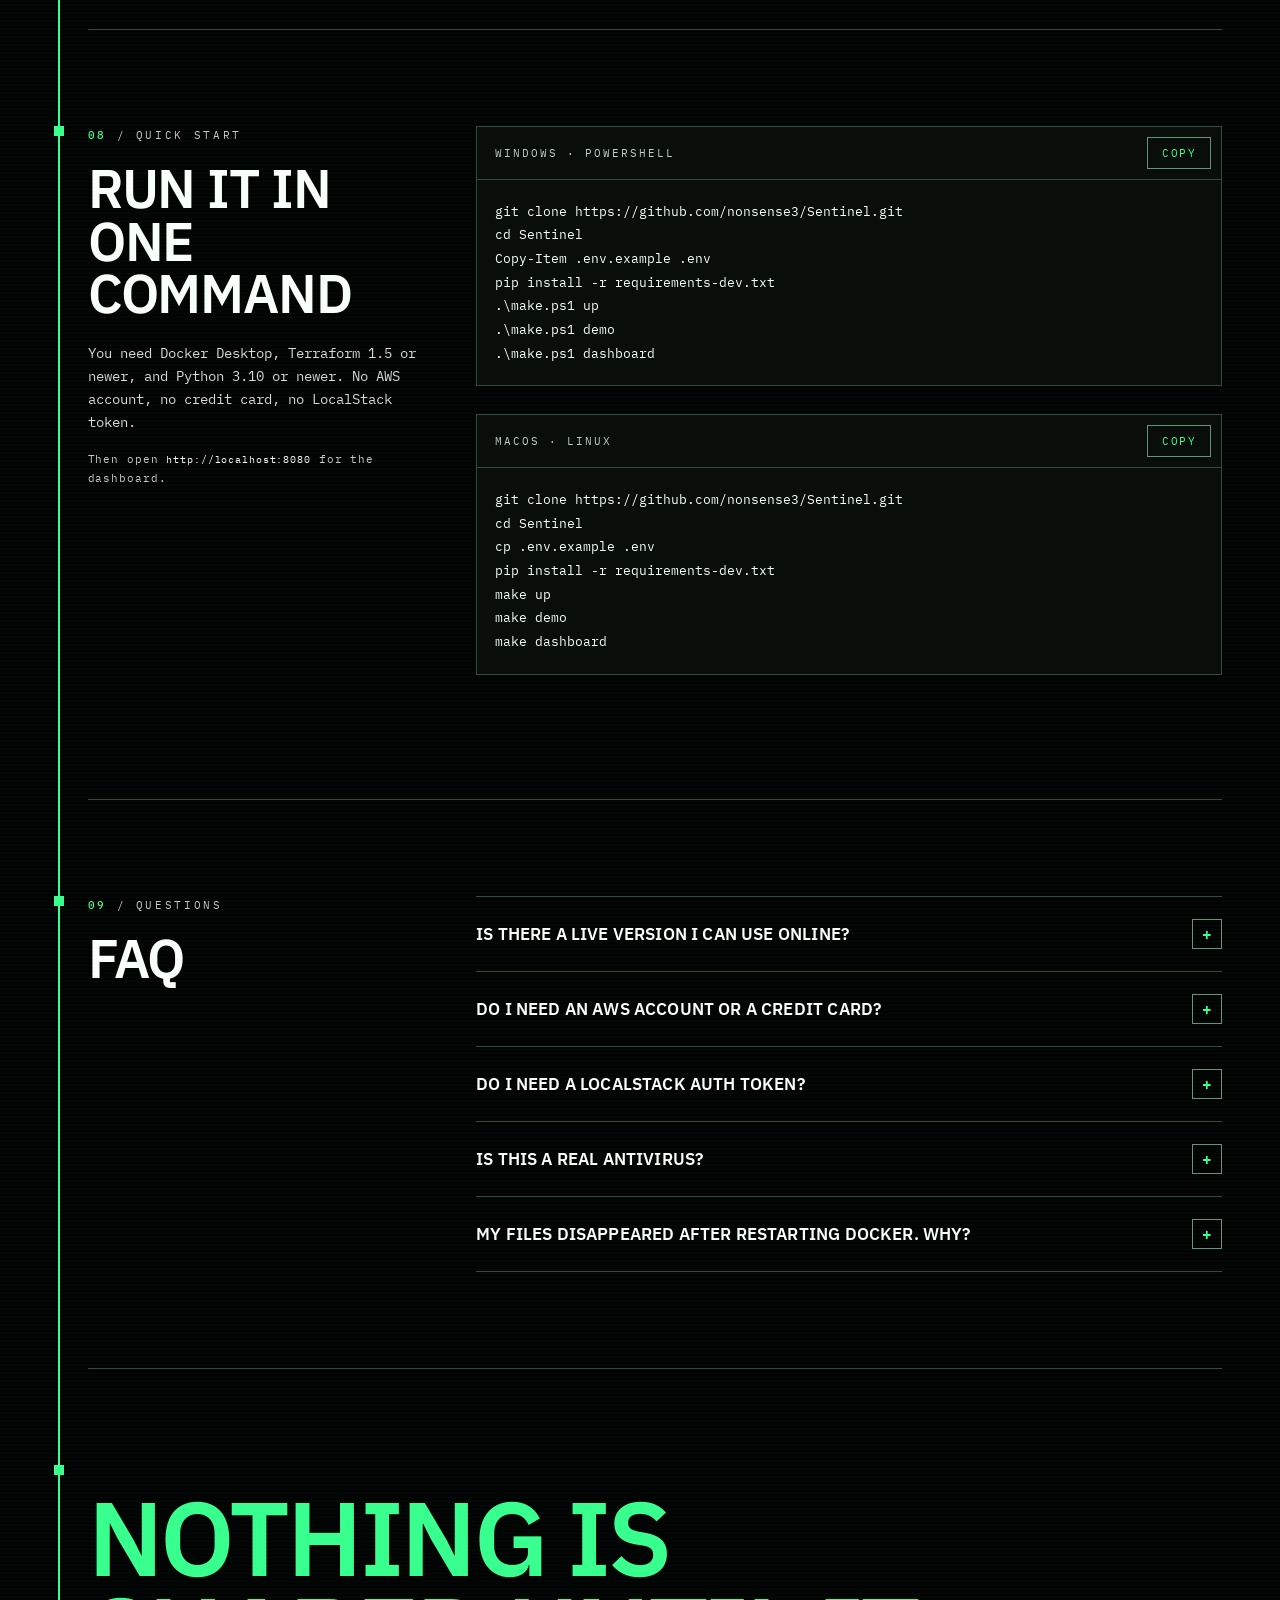
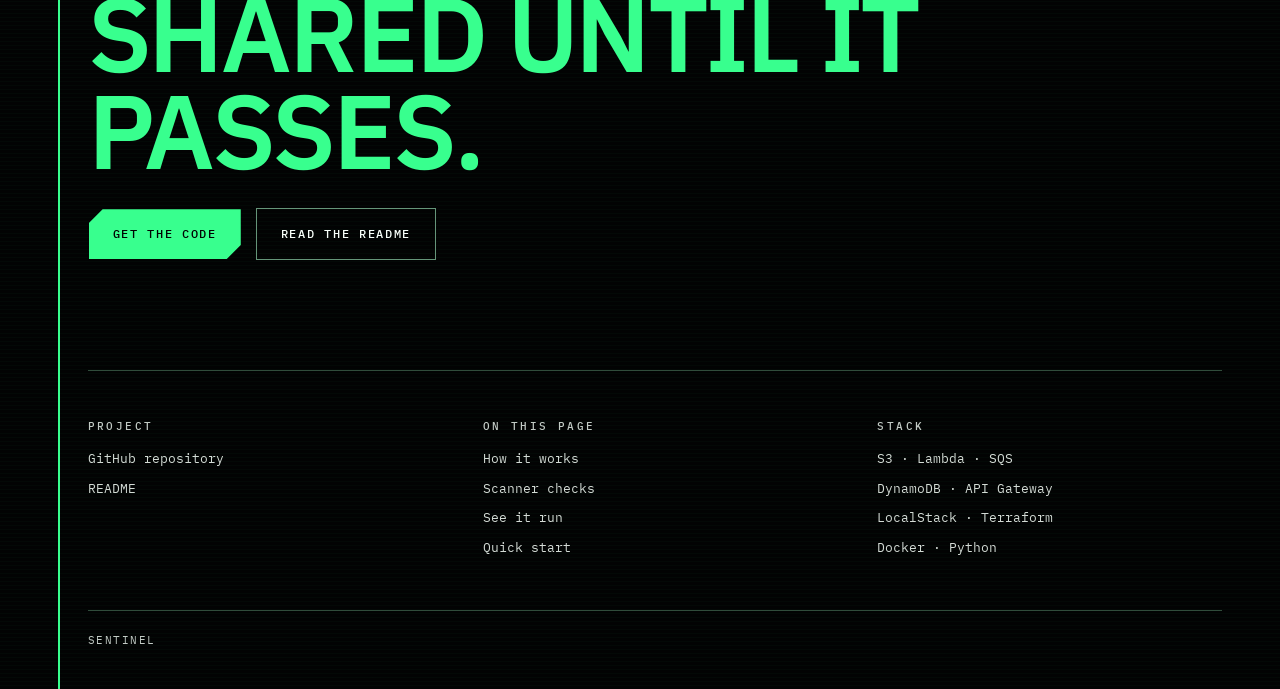
==== commit 00f32796: "Index page changes" ====
--- a/docs/index.html
+++ b/docs/index.html
@@ -48,7 +48,6 @@
 
     <!-- HERO -->
     <section class="hero" id="top" aria-labelledby="title">
-      <p class="label"><b>Track 2</b> — Cloud in a Box // Local serverless hack</p>
       <div class="hero-head">
         <div>
           <h1 id="title">Sentinel</h1>
@@ -454,7 +453,7 @@
         <details>
           <summary>Is there a live version I can use online?</summary>
           <div class="answer">
-            <p>No. Track 2 asks for a backend that runs locally, so Sentinel runs on your own machine through LocalStack. This page describes the project; the scanning happens after you clone and start it.</p>
+            <p>No.Sentinel runs on your own machine through LocalStack. This page describes the project; the scanning happens after you clone and start it.</p>
           </div>
         </details>
         <details>
@@ -524,14 +523,12 @@
       </div>
     </div>
     <div class="dir-base">
-      <span>Sentinel // Track 2 — Cloud in a Box</span>
-      <span>Not affiliated with AWS</span>
+      <span>Sentinel</span>
     </div>
   </footer>
 
 </div>
 </div>
-
 <script>
   // Copy buttons for the quick-start commands.
   (function () {
